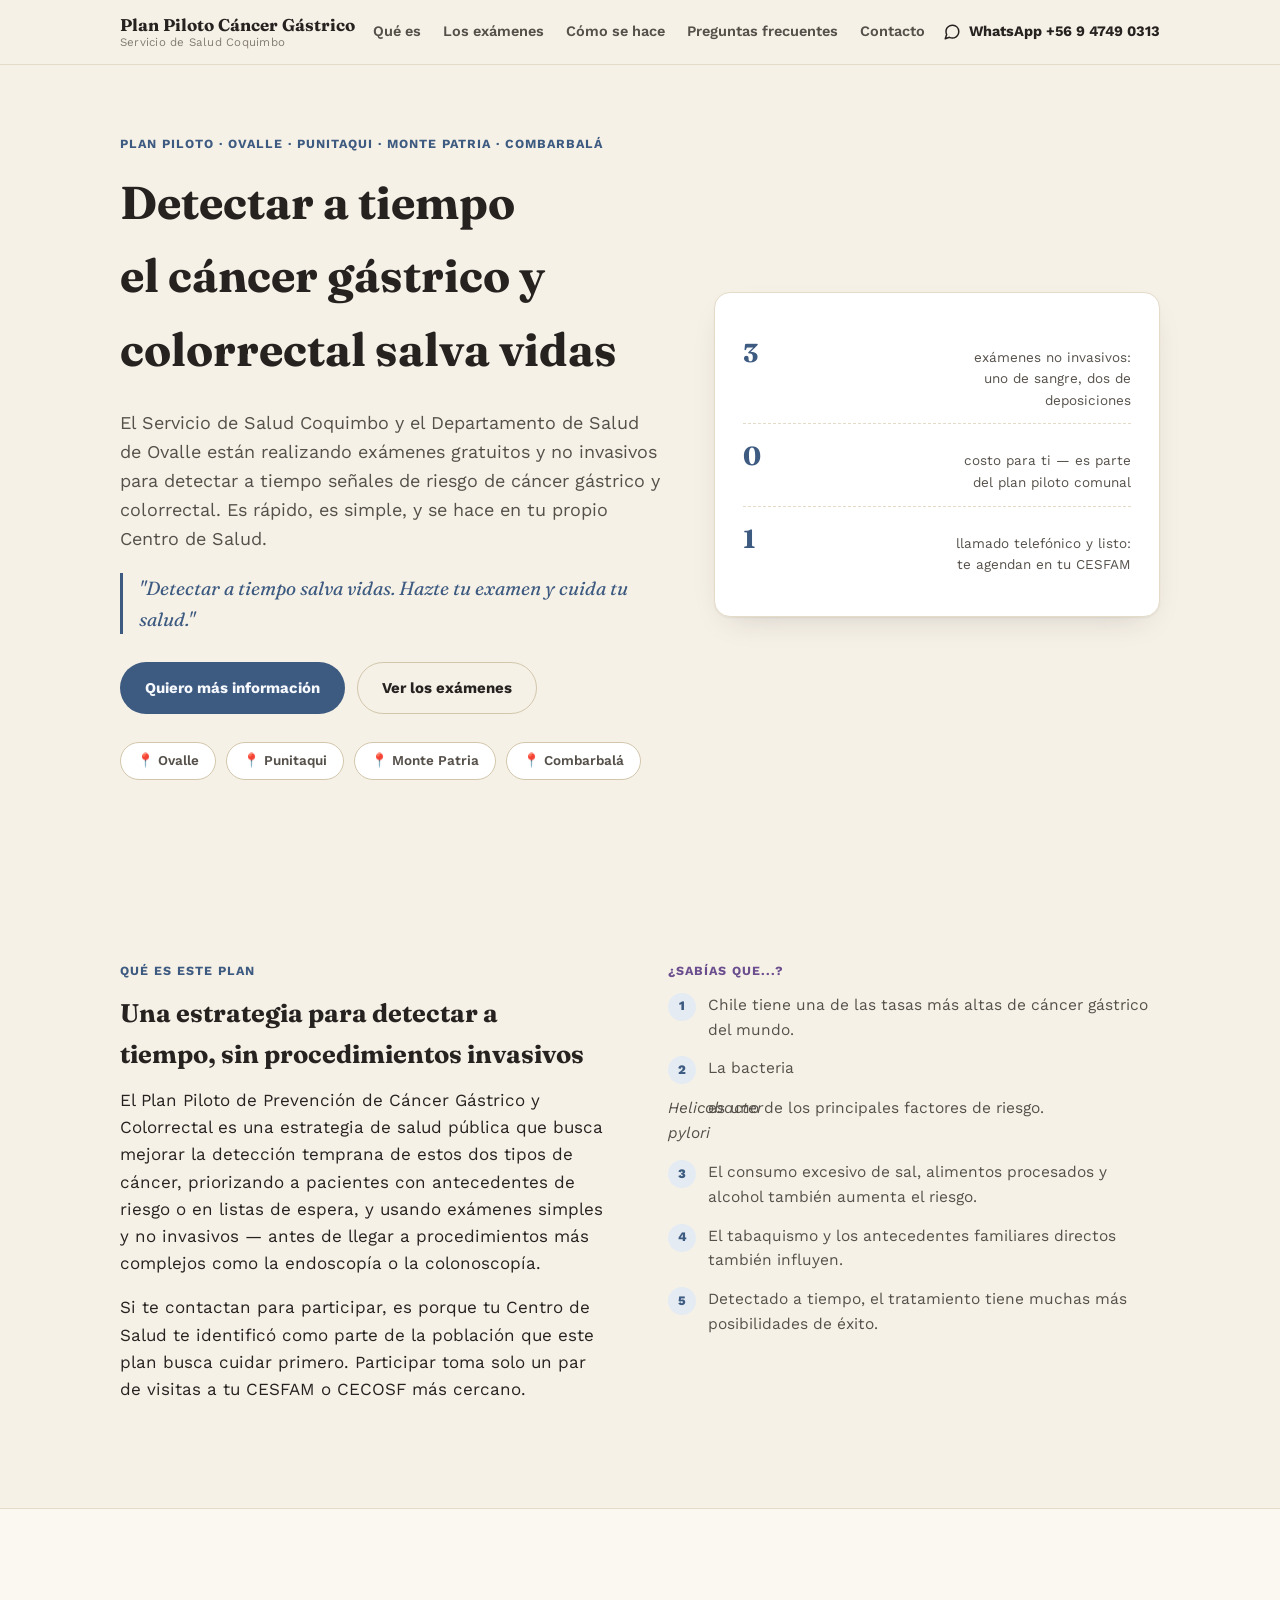
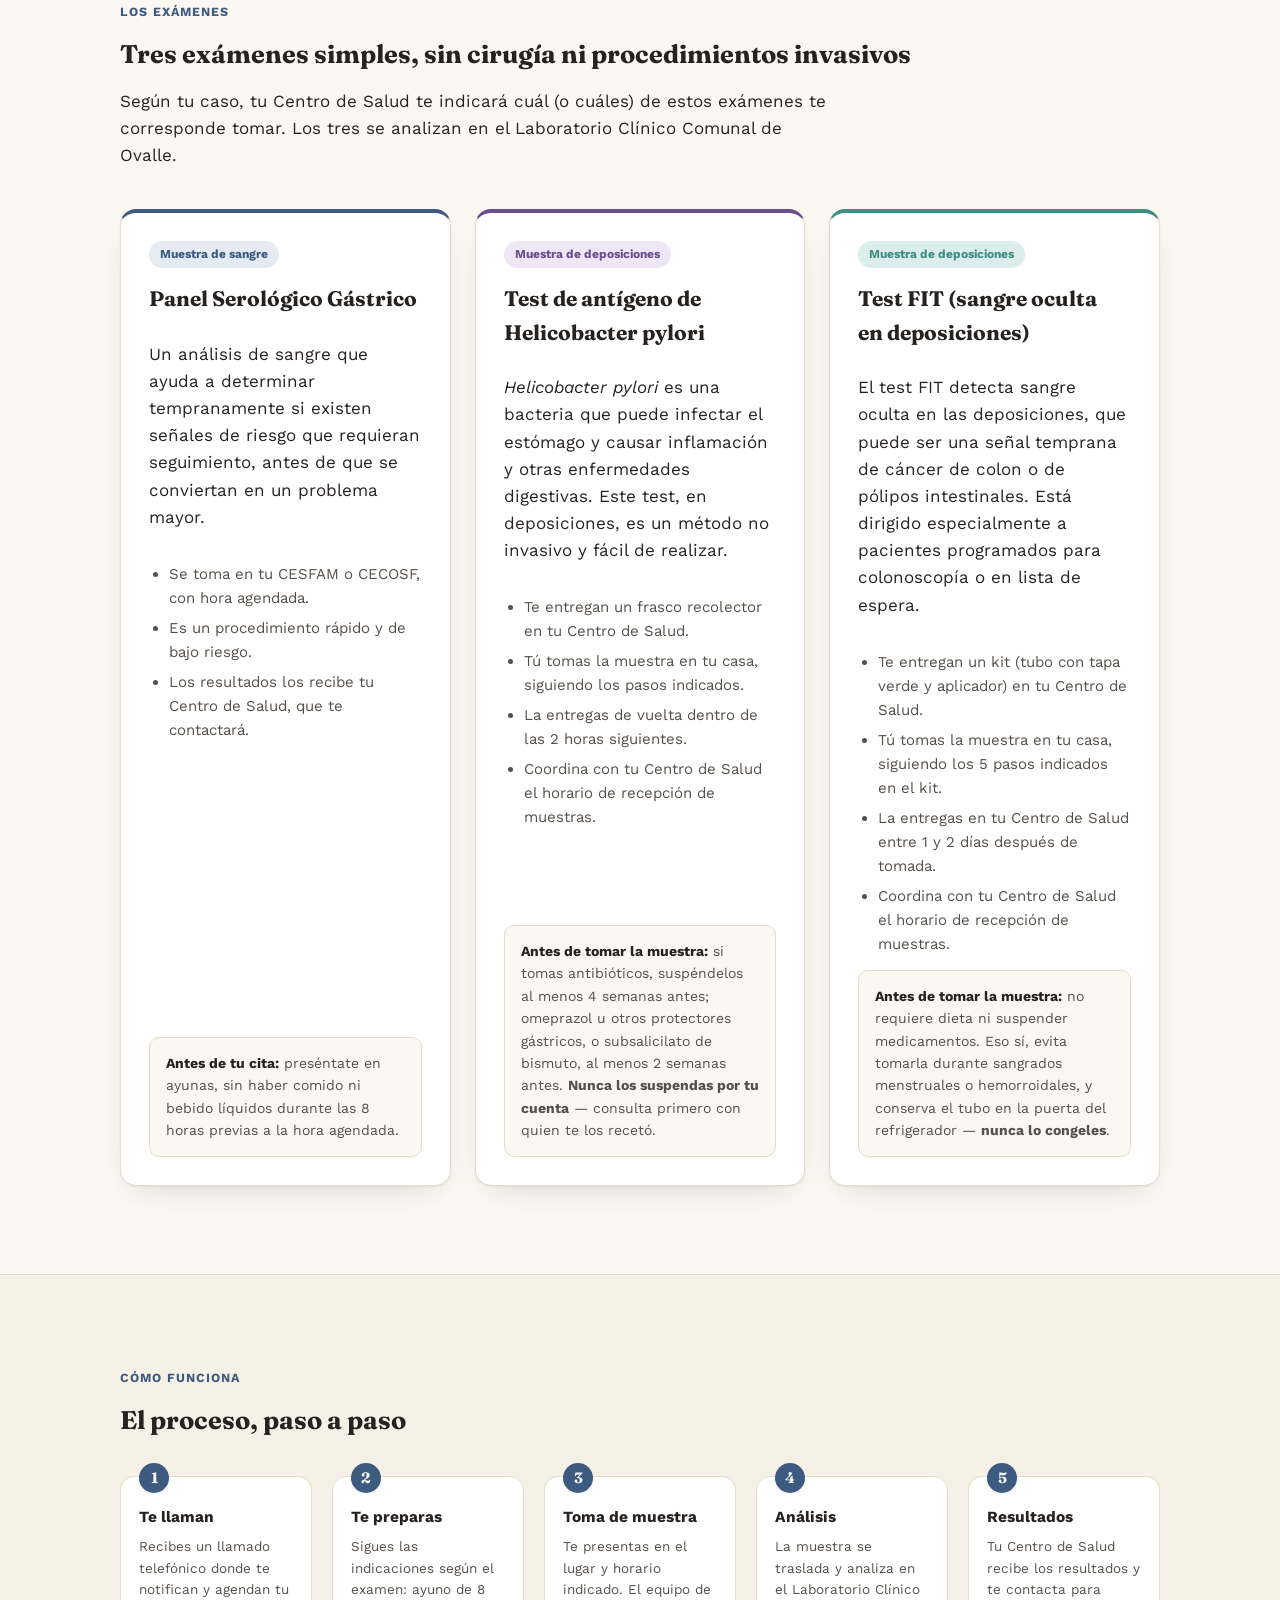
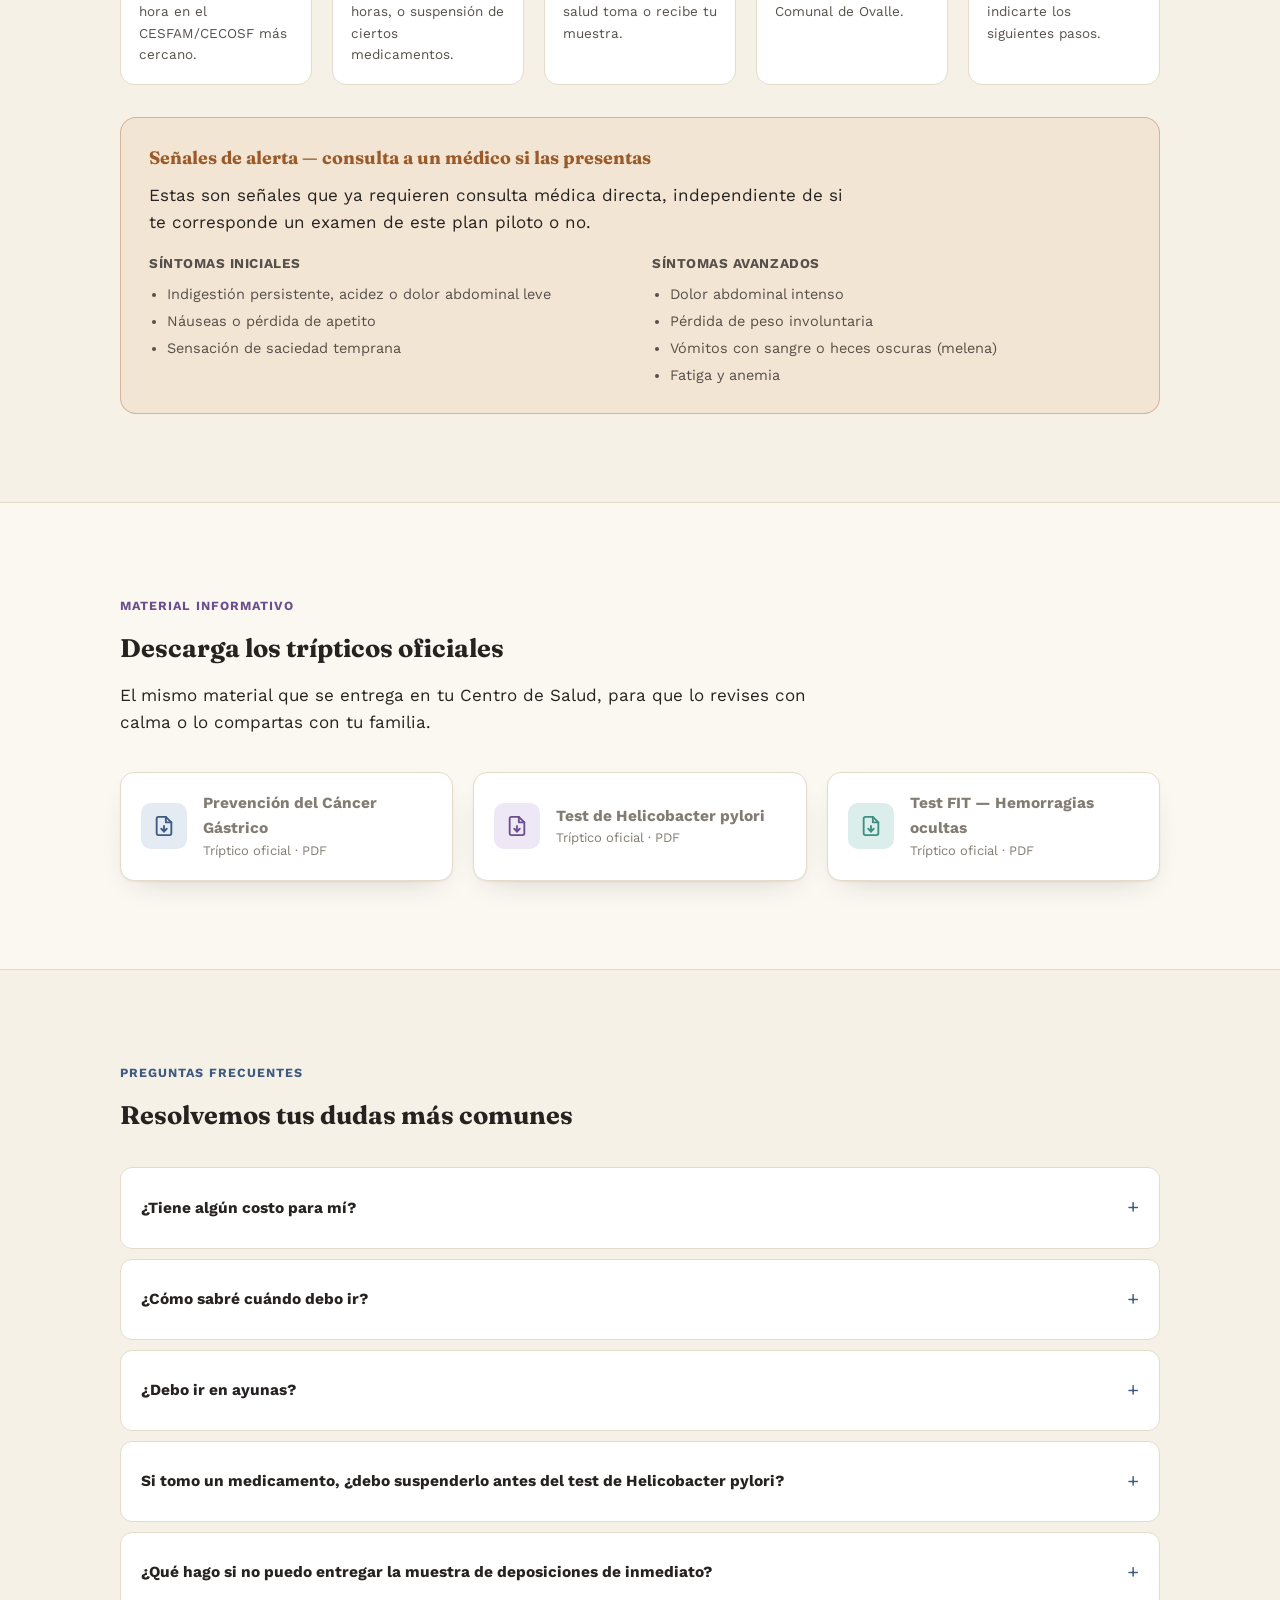
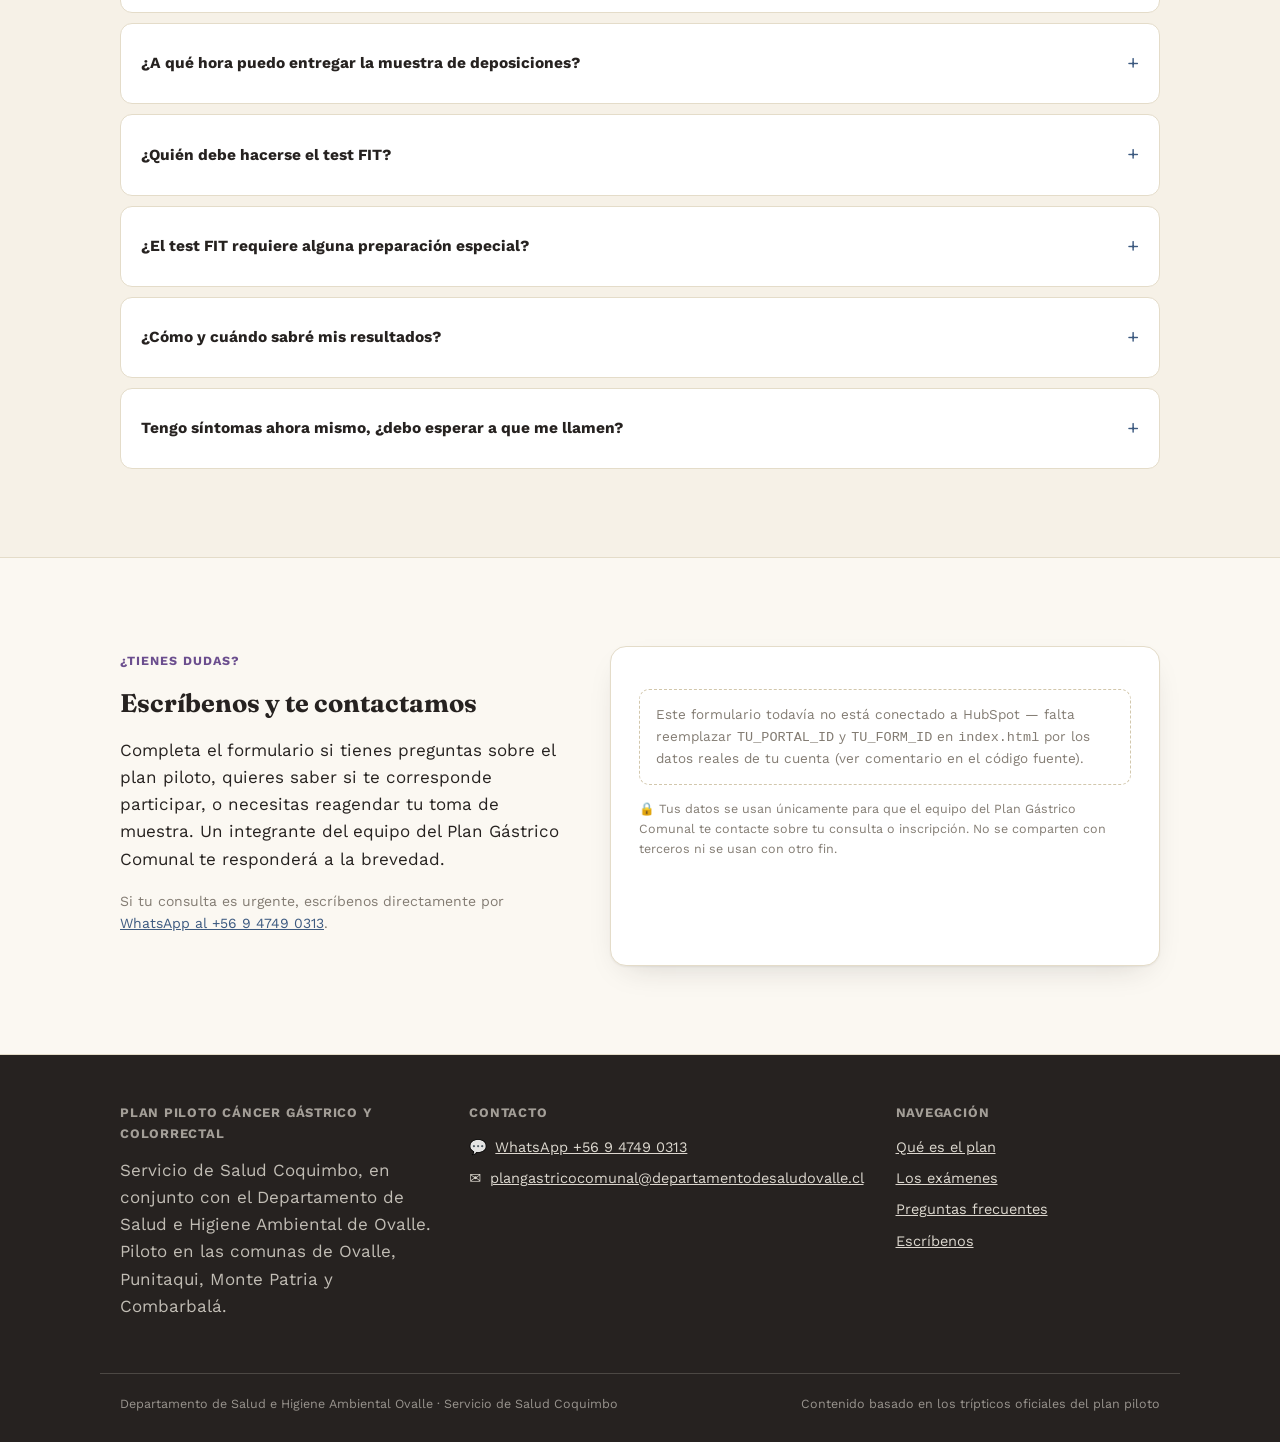
==== index.html @ f307c7bc "Vista previa al compartir, WhatsApp en vez de teléfono, Ovalle como comuna piloto, y detalle de priv" ====
<!DOCTYPE html>
<html lang="es">
<head>
<meta charset="UTF-8">
<meta name="viewport" content="width=device-width, initial-scale=1">
<title>Plan Piloto Cáncer Gástrico y Colorrectal</title>
<meta name="description" content="Plan Piloto de Prevención de Cáncer Gástrico y Colorrectal — Servicio de Salud Coquimbo. Infórmate sobre los exámenes, cómo prepararte y resuelve tus dudas.">

<!-- No queremos que el sitio aparezca en buscadores por ahora (difusión solo
     por link directo/WhatsApp) -->
<meta name="robots" content="noindex, nofollow">

<!-- Vista previa al compartir el link (WhatsApp, Facebook, etc.) -->
<meta property="og:type" content="website">
<meta property="og:locale" content="es_CL">
<meta property="og:url" content="https://xergio1625.github.io/plan-gastrico-landing/">
<meta property="og:site_name" content="Plan Piloto Cáncer Gástrico y Colorrectal">
<meta property="og:title" content="Plan Piloto Cáncer Gástrico y Colorrectal">
<meta property="og:description" content="Exámenes gratuitos y no invasivos para detectar a tiempo el cáncer gástrico y colorrectal. Infórmate, agenda y resuelve tus dudas.">
<meta property="og:image" content="https://xergio1625.github.io/plan-gastrico-landing/assets/og-image.png">
<meta property="og:image:width" content="1200">
<meta property="og:image:height" content="630">
<meta name="twitter:card" content="summary_large_image">
<meta name="twitter:title" content="Plan Piloto Cáncer Gástrico y Colorrectal">
<meta name="twitter:description" content="Exámenes gratuitos y no invasivos para detectar a tiempo el cáncer gástrico y colorrectal.">
<meta name="twitter:image" content="https://xergio1625.github.io/plan-gastrico-landing/assets/og-image.png">

<link rel="icon" href="data:,">
<link rel="preconnect" href="https://fonts.googleapis.com">
<link rel="preconnect" href="https://fonts.gstatic.com" crossorigin>
<link href="https://fonts.googleapis.com/css2?family=Fraunces:ital,opsz,wght@0,9..144,500;0,9..144,600;0,9..144,700;1,9..144,500&family=Work+Sans:wght@400;500;600;700&display=swap" rel="stylesheet">
<link rel="stylesheet" href="css/styles.css">

<!-- ============================================================================
     Google Analytics 4
     TODO: reemplaza G-XXXXXXXXXX por tu Measurement ID real de GA4
     (Admin > Flujos de datos > tu flujo web > Measurement ID, en analytics.google.com)
     ============================================================================ -->
<script async src="https://www.googletagmanager.com/gtag/js?id=G-XXXXXXXXXX"></script>
<script>
  window.dataLayer = window.dataLayer || [];
  function gtag(){dataLayer.push(arguments);}
  gtag('js', new Date());
  gtag('config', 'G-XXXXXXXXXX');
</script>
</head>
<body>
<a class="skip-link" href="#contenido">Saltar al contenido</a>

<header class="site">
  <div class="container nav-row">
    <div class="brand">
      <strong>Plan Piloto Cáncer Gástrico</strong>
      <span>Servicio de Salud Coquimbo</span>
    </div>
    <nav class="links" aria-label="Navegación principal">
      <a href="#que-es">Qué es</a>
      <a href="#examenes">Los exámenes</a>
      <a href="#proceso">Cómo se hace</a>
      <a href="#preguntas">Preguntas frecuentes</a>
      <a href="#contacto">Contacto</a>
    </nav>
    <a class="nav-phone" href="https://wa.me/56947490313" target="_blank" rel="noopener">
      <svg width="18" height="18" viewBox="0 0 24 24" fill="none" stroke="currentColor" stroke-width="2" stroke-linecap="round" stroke-linejoin="round"><path d="M21 11.5a8.38 8.38 0 0 1-.9 3.8 8.5 8.5 0 0 1-7.6 4.7 8.38 8.38 0 0 1-3.8-.9L3 21l1.9-5.7a8.38 8.38 0 0 1-.9-3.8 8.5 8.5 0 0 1 4.7-7.6 8.38 8.38 0 0 1 3.8-.9h.5a8.48 8.48 0 0 1 8 8v.5z"/></svg>
      WhatsApp +56 9 4749 0313
    </a>
  </div>
</header>

<main id="contenido">

  <!-- ================= HERO ================= -->
  <section class="hero">
    <div class="container hero-grid">
      <div>
        <p class="eyebrow blue">Plan piloto · Ovalle · Punitaqui · Monte Patria · Combarbalá</p>
        <h1>Detectar a tiempo el cáncer gástrico y colorrectal salva vidas</h1>
        <p class="lede">El Servicio de Salud Coquimbo y el Departamento de Salud de Ovalle están
          realizando exámenes gratuitos y no invasivos para detectar a tiempo señales de riesgo de
          cáncer gástrico y colorrectal. Es rápido, es simple, y se hace en tu propio Centro de Salud.</p>
        <p class="hero-quote">"Detectar a tiempo salva vidas. Hazte tu examen y cuida tu salud."</p>
        <div class="hero-actions">
          <a class="btn btn-primary" href="#inscripcion">Quiero más información</a>
          <a class="btn btn-ghost" href="#examenes">Ver los exámenes</a>
        </div>
        <div class="comunas-strip" aria-label="Comunas del plan piloto">
          <span class="comuna-chip">📍 Ovalle</span>
          <span class="comuna-chip">📍 Punitaqui</span>
          <span class="comuna-chip">📍 Monte Patria</span>
          <span class="comuna-chip">📍 Combarbalá</span>
        </div>
      </div>
      <div class="hero-art" role="note" aria-label="Datos clave">
        <div class="stat"><b>3</b><span>exámenes no invasivos: uno de sangre, dos de deposiciones</span></div>
        <div class="stat"><b>0</b><span>costo para ti — es parte del plan piloto comunal</span></div>
        <div class="stat"><b>1</b><span>llamado telefónico y listo: te agendan en tu CESFAM</span></div>
      </div>
    </div>
  </section>

  <!-- ================= QUÉ ES / POR QUÉ ================= -->
  <section id="que-es">
    <div class="container split">
      <div>
        <p class="eyebrow blue">Qué es este plan</p>
        <h2>Una estrategia para detectar a tiempo, sin procedimientos invasivos</h2>
        <p>El Plan Piloto de Prevención de Cáncer Gástrico y Colorrectal es una estrategia de salud
          pública que busca mejorar la detección temprana de estos dos tipos de cáncer, priorizando
          a pacientes con antecedentes de riesgo o en listas de espera, y usando exámenes simples y
          no invasivos — antes de llegar a procedimientos más complejos como la endoscopía o la
          colonoscopía.</p>
        <p>Si te contactan para participar, es porque tu Centro de Salud te identificó como parte de
          la población que este plan busca cuidar primero. Participar toma solo un par de visitas
          a tu CESFAM o CECOSF más cercano.</p>
      </div>
      <div>
        <p class="eyebrow violet">¿Sabías que...?</p>
        <ul class="fact-list">
          <li><span class="dot">1</span>Chile tiene una de las tasas más altas de cáncer gástrico del mundo.</li>
          <li><span class="dot">2</span>La bacteria <em>Helicobacter pylori</em> es uno de los principales factores de riesgo.</li>
          <li><span class="dot">3</span>El consumo excesivo de sal, alimentos procesados y alcohol también aumenta el riesgo.</li>
          <li><span class="dot">4</span>El tabaquismo y los antecedentes familiares directos también influyen.</li>
          <li><span class="dot">5</span>Detectado a tiempo, el tratamiento tiene muchas más posibilidades de éxito.</li>
        </ul>
      </div>
    </div>
  </section>

  <!-- ================= LOS EXÁMENES ================= -->
  <section id="examenes" style="background:var(--surface-tint); border-block:1px solid var(--line);">
    <div class="container">
      <p class="eyebrow blue">Los exámenes</p>
      <h2>Tres exámenes simples, sin cirugía ni procedimientos invasivos</h2>
      <p>Según tu caso, tu Centro de Salud te indicará cuál (o cuáles) de estos exámenes te
        corresponde tomar. Los tres se analizan en el Laboratorio Clínico Comunal de Ovalle.</p>

      <div class="exams-grid">
        <article class="exam-card blue">
          <span class="tag">Muestra de sangre</span>
          <h3>Panel Serológico Gástrico</h3>
          <p>Un análisis de sangre que ayuda a determinar tempranamente si existen señales de
            riesgo que requieran seguimiento, antes de que se conviertan en un problema mayor.</p>
          <ul>
            <li>Se toma en tu CESFAM o CECOSF, con hora agendada.</li>
            <li>Es un procedimiento rápido y de bajo riesgo.</li>
            <li>Los resultados los recibe tu Centro de Salud, que te contactará.</li>
          </ul>
          <div class="prep"><b>Antes de tu cita:</b> preséntate en ayunas, sin haber comido ni
            bebido líquidos durante las 8 horas previas a la hora agendada.</div>
        </article>

        <article class="exam-card violet">
          <span class="tag">Muestra de deposiciones</span>
          <h3>Test de antígeno de Helicobacter pylori</h3>
          <p><em>Helicobacter pylori</em> es una bacteria que puede infectar el estómago y causar
            inflamación y otras enfermedades digestivas. Este test, en deposiciones, es un método
            no invasivo y fácil de realizar.</p>
          <ul>
            <li>Te entregan un frasco recolector en tu Centro de Salud.</li>
            <li>Tú tomas la muestra en tu casa, siguiendo los pasos indicados.</li>
            <li>La entregas de vuelta dentro de las 2 horas siguientes.</li>
            <li>Coordina con tu Centro de Salud el horario de recepción de muestras.</li>
          </ul>
          <div class="prep"><b>Antes de tomar la muestra:</b> si tomas antibióticos, suspéndelos
            al menos 4 semanas antes; omeprazol u otros protectores gástricos, o subsalicilato de
            bismuto, al menos 2 semanas antes. <strong>Nunca los suspendas por tu cuenta</strong> —
            consulta primero con quien te los recetó.</div>
        </article>

        <article class="exam-card teal">
          <span class="tag">Muestra de deposiciones</span>
          <h3>Test FIT (sangre oculta en deposiciones)</h3>
          <p>El test FIT detecta sangre oculta en las deposiciones, que puede ser una señal temprana
            de cáncer de colon o de pólipos intestinales. Está dirigido especialmente a pacientes
            programados para colonoscopía o en lista de espera.</p>
          <ul>
            <li>Te entregan un kit (tubo con tapa verde y aplicador) en tu Centro de Salud.</li>
            <li>Tú tomas la muestra en tu casa, siguiendo los 5 pasos indicados en el kit.</li>
            <li>La entregas en tu Centro de Salud entre 1 y 2 días después de tomada.</li>
            <li>Coordina con tu Centro de Salud el horario de recepción de muestras.</li>
          </ul>
          <div class="prep"><b>Antes de tomar la muestra:</b> no requiere dieta ni suspender
            medicamentos. Eso sí, evita tomarla durante sangrados menstruales o hemorroidales, y
            conserva el tubo en la puerta del refrigerador — <strong>nunca lo congeles</strong>.</div>
        </article>
      </div>
    </div>
  </section>

  <!-- ================= PROCESO PASO A PASO ================= -->
  <section id="proceso">
    <div class="container">
      <p class="eyebrow blue">Cómo funciona</p>
      <h2>El proceso, paso a paso</h2>
      <div class="steps">
        <div class="step">
          <h4>Te llaman</h4>
          <p>Recibes un llamado telefónico donde te notifican y agendan tu hora en el CESFAM/CECOSF más cercano.</p>
        </div>
        <div class="step">
          <h4>Te preparas</h4>
          <p>Sigues las indicaciones según el examen: ayuno de 8 horas, o suspensión de ciertos medicamentos.</p>
        </div>
        <div class="step">
          <h4>Toma de muestra</h4>
          <p>Te presentas en el lugar y horario indicado. El equipo de salud toma o recibe tu muestra.</p>
        </div>
        <div class="step">
          <h4>Análisis</h4>
          <p>La muestra se traslada y analiza en el Laboratorio Clínico Comunal de Ovalle.</p>
        </div>
        <div class="step">
          <h4>Resultados</h4>
          <p>Tu Centro de Salud recibe los resultados y te contacta para indicarte los siguientes pasos.</p>
        </div>
      </div>

      <div class="alert-box">
        <h3>Señales de alerta — consulta a un médico si las presentas</h3>
        <p>Estas son señales que ya requieren consulta médica directa, independiente de si te
          corresponde un examen de este plan piloto o no.</p>
        <div class="symptoms-grid">
          <div>
            <h4>Síntomas iniciales</h4>
            <ul>
              <li>Indigestión persistente, acidez o dolor abdominal leve</li>
              <li>Náuseas o pérdida de apetito</li>
              <li>Sensación de saciedad temprana</li>
            </ul>
          </div>
          <div>
            <h4>Síntomas avanzados</h4>
            <ul>
              <li>Dolor abdominal intenso</li>
              <li>Pérdida de peso involuntaria</li>
              <li>Vómitos con sangre o heces oscuras (melena)</li>
              <li>Fatiga y anemia</li>
            </ul>
          </div>
        </div>
      </div>
    </div>
  </section>

  <!-- ================= DESCARGAS ================= -->
  <section style="background:var(--surface-tint); border-block:1px solid var(--line);">
    <div class="container">
      <p class="eyebrow violet">Material informativo</p>
      <h2>Descarga los trípticos oficiales</h2>
      <p>El mismo material que se entrega en tu Centro de Salud, para que lo revises con calma o
        lo compartas con tu familia.</p>
      <div class="downloads-grid">
        <a class="download-card blue" href="assets/triptico-prevencion-cancer-gastrico.pdf" download>
          <span class="ico" aria-hidden="true">
            <svg width="22" height="22" viewBox="0 0 24 24" fill="none" stroke="currentColor" stroke-width="2" stroke-linecap="round" stroke-linejoin="round"><path d="M14 2H6a2 2 0 0 0-2 2v16a2 2 0 0 0 2 2h12a2 2 0 0 0 2-2V8z"/><path d="M14 2v6h6"/><path d="M12 18v-6"/><path d="m9 15 3 3 3-3"/></svg>
          </span>
          <span><strong>Prevención del Cáncer Gástrico</strong><span>Tríptico oficial · PDF</span></span>
        </a>
        <a class="download-card violet" href="assets/triptico-helicobacter-pylori.pdf" download>
          <span class="ico" aria-hidden="true">
            <svg width="22" height="22" viewBox="0 0 24 24" fill="none" stroke="currentColor" stroke-width="2" stroke-linecap="round" stroke-linejoin="round"><path d="M14 2H6a2 2 0 0 0-2 2v16a2 2 0 0 0 2 2h12a2 2 0 0 0 2-2V8z"/><path d="M14 2v6h6"/><path d="M12 18v-6"/><path d="m9 15 3 3 3-3"/></svg>
          </span>
          <span><strong>Test de Helicobacter pylori</strong><span>Tríptico oficial · PDF</span></span>
        </a>
        <a class="download-card teal" href="assets/triptico-test-fit.pdf" download>
          <span class="ico" aria-hidden="true">
            <svg width="22" height="22" viewBox="0 0 24 24" fill="none" stroke="currentColor" stroke-width="2" stroke-linecap="round" stroke-linejoin="round"><path d="M14 2H6a2 2 0 0 0-2 2v16a2 2 0 0 0 2 2h12a2 2 0 0 0 2-2V8z"/><path d="M14 2v6h6"/><path d="M12 18v-6"/><path d="m9 15 3 3 3-3"/></svg>
          </span>
          <span><strong>Test FIT — Hemorragias ocultas</strong><span>Tríptico oficial · PDF</span></span>
        </a>
      </div>
    </div>
  </section>

  <!-- ================= FAQ ================= -->
  <section id="preguntas">
    <div class="container">
      <p class="eyebrow blue">Preguntas frecuentes</p>
      <h2>Resolvemos tus dudas más comunes</h2>
      <div class="faq">
        <details>
          <summary>¿Tiene algún costo para mí?</summary>
          <p>No. Los exámenes de este plan piloto son gratuitos para las y los pacientes de Ovalle,
            Punitaqui, Monte Patria y Combarbalá que sean contactados por su Centro de Salud.</p>
        </details>
        <details>
          <summary>¿Cómo sabré cuándo debo ir?</summary>
          <p>Recibirás un llamado telefónico de tu Centro de Salud, donde te notificarán y
            agendarán la hora para tu toma de muestra.</p>
        </details>
        <details>
          <summary>¿Debo ir en ayunas?</summary>
          <p>Solo para el Panel Serológico Gástrico (examen de sangre): sin alimentos ni líquidos
            durante las 8 horas previas a tu hora agendada. Los exámenes de deposiciones (test de
            Helicobacter pylori y test FIT) no requieren ayuno — el de H. pylori sí exige revisar si
            debes suspender algún medicamento (ver la tarjeta del examen más arriba).</p>
        </details>
        <details>
          <summary>Si tomo un medicamento, ¿debo suspenderlo antes del test de Helicobacter pylori?</summary>
          <p>Depende del medicamento: antibióticos (4 semanas antes), omeprazol/esomeprazol/
            pantoprazol/lanzoprazol o subsalicilato de bismuto (2 semanas antes). Si te lo recetó un
            médico, no lo suspendas por tu cuenta — consulta primero con quien te lo recetó, o
            espera a terminar tu tratamiento antes de tomar la muestra.</p>
        </details>
        <details>
          <summary>¿Qué hago si no puedo entregar la muestra de deposiciones de inmediato?</summary>
          <p>Depende del examen. Para el test de <strong>Helicobacter pylori</strong>: refrigérala
            hasta por 24 horas, idealmente entrégala dentro de las 2 horas siguientes a la toma. Para
            el <strong>test FIT</strong>: consérvala en la puerta del refrigerador y entrégala dentro
            de 1 a 2 días. En ambos casos, <strong>nunca la congeles</strong>.</p>
        </details>
        <details>
          <summary>¿A qué hora puedo entregar la muestra de deposiciones?</summary>
          <p>El horario de recepción de muestras de deposición (Helicobacter pylori y FIT) puede
            variar entre centros de salud. Coordina con tu CESFAM o CECOSF el horario exacto en el
            momento en que te entreguen el frasco o el kit, para no correr riesgo de que la muestra
            se eche a perder esperando a ser recibida.</p>
        </details>
        <details>
          <summary>¿Quién debe hacerse el test FIT?</summary>
          <p>El test FIT está dirigido especialmente a pacientes programados para colonoscopía o que
            están en lista de espera para ese procedimiento, contactados por el equipo del
            Departamento de Salud Municipal. Detecta sangre oculta en las deposiciones, una señal
            temprana de cáncer de colon o de pólipos intestinales.</p>
        </details>
        <details>
          <summary>¿El test FIT requiere alguna preparación especial?</summary>
          <p>No requiere dieta ni suspender medicamentos. Solo evita tomar la muestra durante
            sangrados menstruales o hemorroidales, ya que pueden alterar el resultado.</p>
        </details>
        <details>
          <summary>¿Cómo y cuándo sabré mis resultados?</summary>
          <p>Los resultados se envían a tu Centro de Salud. El equipo de salud se contactará
            contigo para indicarte las acciones a seguir, según corresponda.</p>
        </details>
        <details>
          <summary>Tengo síntomas ahora mismo, ¿debo esperar a que me llamen?</summary>
          <p>No. Si presentas alguna de las señales de alerta indicadas más arriba (especialmente
            las avanzadas), consulta a un médico directamente en tu Centro de Salud, sin esperar el
            llamado de este plan piloto.</p>
        </details>
      </div>
    </div>
  </section>

  <!-- ================= FORMULARIO ================= -->
  <section id="inscripcion" class="form-section">
    <div class="container form-wrap">
      <div>
        <p class="eyebrow violet">¿Tienes dudas?</p>
        <h2>Escríbenos y te contactamos</h2>
        <p>Completa el formulario si tienes preguntas sobre el plan piloto, quieres saber si te
          corresponde participar, o necesitas reagendar tu toma de muestra. Un integrante del
          equipo del Plan Gástrico Comunal te responderá a la brevedad.</p>
        <p style="color:var(--ink-faint); font-size:14px;">Si tu consulta es urgente, escríbenos
          directamente por <a href="https://wa.me/56947490313" target="_blank" rel="noopener">WhatsApp al +56 9 4749 0313</a>.</p>
      </div>
      <div class="form-card">
        <!-- ====================================================================
             Formulario de HubSpot
             TODO: reemplaza TU_PORTAL_ID y TU_FORM_ID por los datos reales de tu
             cuenta de HubSpot (Marketing > Formularios > [tu formulario] >
             Compartir > Insertar código > "ID de la región/portal" y "ID del
             formulario"). La región ("na1") también puede variar según tu
             cuenta — revísala en el mismo panel de HubSpot.
             ==================================================================== -->
        <div id="hubspot-form-container"></div>
        <script src="https://js.hsforms.net/forms/embed/TU_PORTAL_ID.js" defer></script>
        <script>
          window.addEventListener('DOMContentLoaded', function () {
            if (window.hbspt) {
              hbspt.forms.create({
                region: "na1",
                portalId: "TU_PORTAL_ID",
                formId: "TU_FORM_ID",
                target: "#hubspot-form-container"
              });
            }
          });
        </script>
        <p class="form-fallback-note">Este formulario todavía no está conectado a HubSpot — falta
          reemplazar <code>TU_PORTAL_ID</code> y <code>TU_FORM_ID</code> en <code>index.html</code>
          por los datos reales de tu cuenta (ver comentario en el código fuente).</p>
        <p style="font-size:12.5px; color:var(--ink-faint); margin-top:14px;">🔒 Tus datos se usan
          únicamente para que el equipo del Plan Gástrico Comunal te contacte sobre tu consulta o
          inscripción. No se comparten con terceros ni se usan con otro fin.</p>
      </div>
    </div>
  </section>

</main>

<footer class="site" id="contacto">
  <div class="container footer-grid">
    <div>
      <h4>Plan Piloto Cáncer Gástrico y Colorrectal</h4>
      <p style="color:inherit; max-width:38ch; opacity:.85;">Servicio de Salud Coquimbo, en
        conjunto con el Departamento de Salud e Higiene Ambiental de Ovalle. Piloto en las comunas
        de Ovalle, Punitaqui, Monte Patria y Combarbalá.</p>
    </div>
    <div>
      <h4>Contacto</h4>
      <div class="contact-line">💬 <a href="https://wa.me/56947490313" target="_blank" rel="noopener">WhatsApp +56 9 4749 0313</a></div>
      <div class="contact-line">✉️ <a href="mailto:plangastricocomunal@departamentodesaludovalle.cl">plangastricocomunal@departamentodesaludovalle.cl</a></div>
    </div>
    <div>
      <h4>Navegación</h4>
      <div class="contact-line"><a href="#que-es">Qué es el plan</a></div>
      <div class="contact-line"><a href="#examenes">Los exámenes</a></div>
      <div class="contact-line"><a href="#preguntas">Preguntas frecuentes</a></div>
      <div class="contact-line"><a href="#inscripcion">Escríbenos</a></div>
    </div>
  </div>
  <div class="container footer-bottom">
    <span>Departamento de Salud e Higiene Ambiental Ovalle · Servicio de Salud Coquimbo</span>
    <span>Contenido basado en los trípticos oficiales del plan piloto</span>
  </div>
</footer>

<script src="js/main.js"></script>
</body>
</html>
---- css/styles.css ----
/* ============================================================================
   Plan Piloto Cáncer Gástrico y Colorrectal — Landing page de pacientes
   Servicio de Salud Coquimbo · Departamento de Salud e Higiene Ambiental Ovalle
   ============================================================================ */

:root {
  --ink: #262220;
  --ink-soft: #55504A;
  --ink-faint: #837C73;
  --bg: #F6F1E7;
  --surface: #FFFFFF;
  --surface-tint: #FBF8F2;
  --line: #E4DCC9;
  --line-strong: #D2C7AC;

  --blue: #3D5A80;
  --blue-ink: #F5F8FC;
  --blue-soft: #E4EBF3;
  --blue-line: #C4D2E3;

  --violet: #6B4E8E;
  --violet-ink: #FAF7FD;
  --violet-soft: #EEE7F5;
  --violet-line: #D7C9E7;

  --teal: #3F8E82;
  --teal-ink: #F3FBFA;
  --teal-soft: #DCEEEB;
  --teal-line: #B9DAD3;

  --warn: #9A5B2A;
  --warn-soft: #F3E5D4;

  --shadow: 0 1px 2px rgba(38, 34, 32, .06), 0 12px 32px -16px rgba(38, 34, 32, .22);
  --radius: 16px;
}

@media (prefers-color-scheme: dark) {
  :root:not([data-theme="light"]) {
    --ink: #ECE7DD;
    --ink-soft: #C7C0B4;
    --ink-faint: #968E80;
    --bg: #1B1712;
    --surface: #241F19;
    --surface-tint: #2A241D;
    --line: #3A342B;
    --line-strong: #4A4235;

    --blue: #8FADD4;
    --blue-ink: #101823;
    --blue-soft: #23324A;
    --blue-line: #3C4F6C;

    --violet: #C3AAE6;
    --violet-ink: #1A1424;
    --violet-soft: #362A47;
    --violet-line: #4E3D64;

    --teal: #7FC4B8;
    --teal-ink: #0F2622;
    --teal-soft: #1E3A35;
    --teal-line: #33564E;

    --warn: #E0A468;
    --warn-soft: #3A2C1C;

    --shadow: 0 1px 2px rgba(0,0,0,.4), 0 16px 40px -20px rgba(0,0,0,.7);
  }
}
:root[data-theme="dark"] {
  --ink: #ECE7DD; --ink-soft: #C7C0B4; --ink-faint: #968E80;
  --bg: #1B1712; --surface: #241F19; --surface-tint: #2A241D;
  --line: #3A342B; --line-strong: #4A4235;
  --blue: #8FADD4; --blue-ink: #101823; --blue-soft: #23324A; --blue-line: #3C4F6C;
  --violet: #C3AAE6; --violet-ink: #1A1424; --violet-soft: #362A47; --violet-line: #4E3D64;
  --teal: #7FC4B8; --teal-ink: #0F2622; --teal-soft: #1E3A35; --teal-line: #33564E;
  --warn: #E0A468; --warn-soft: #3A2C1C;
  --shadow: 0 1px 2px rgba(0,0,0,.4), 0 16px 40px -20px rgba(0,0,0,.7);
}

* { box-sizing: border-box; }
html { scroll-behavior: smooth; }
body {
  margin: 0;
  background: var(--bg);
  color: var(--ink);
  font-family: 'Work Sans', system-ui, sans-serif;
  font-size: 17px;
  line-height: 1.6;
  -webkit-font-smoothing: antialiased;
}
img { max-width: 100%; display: block; }
h1, h2, h3 { font-family: 'Fraunces', Georgia, serif; text-wrap: balance; margin: 0 0 .5em; color: var(--ink); }
p { margin: 0 0 1em; max-width: 65ch; }
a { color: var(--blue); }
[hidden] { display: none !important; }

.container {
  max-width: 1080px;
  margin: 0 auto;
  padding-inline: 20px;
}
section { padding-block: 56px; }
@media (min-width: 760px) { section { padding-block: 88px; } }

.eyebrow {
  display: inline-block;
  font-size: 12.5px;
  font-weight: 700;
  letter-spacing: .08em;
  text-transform: uppercase;
  margin: 0 0 12px;
}
.eyebrow.blue { color: var(--blue); }
.eyebrow.violet { color: var(--violet); }

/* ---- Header / nav ---- */
header.site {
  position: sticky;
  top: 0;
  z-index: 40;
  background: color-mix(in srgb, var(--bg) 92%, transparent);
  backdrop-filter: blur(8px);
  border-bottom: 1px solid var(--line);
}
.nav-row {
  display: flex;
  align-items: center;
  justify-content: space-between;
  gap: 16px;
  padding-block: 14px;
}
.brand {
  display: flex;
  flex-direction: column;
  line-height: 1.25;
}
.brand strong { font-family: 'Fraunces', serif; font-size: 17px; }
.brand span { font-size: 11.5px; color: var(--ink-faint); letter-spacing: .02em; }
nav.links {
  display: none;
  gap: 22px;
  font-size: 14.5px;
  font-weight: 600;
}
nav.links a { color: var(--ink-soft); text-decoration: none; }
nav.links a:hover { color: var(--blue); }
@media (min-width: 860px) { nav.links { display: flex; } }
.nav-phone {
  display: flex;
  align-items: center;
  gap: 8px;
  font-weight: 700;
  font-size: 14.5px;
  color: var(--ink);
  text-decoration: none;
  white-space: nowrap;
}
.nav-phone svg { flex-shrink: 0; }

/* ---- Buttons ---- */
.btn {
  display: inline-flex;
  align-items: center;
  gap: 8px;
  font: inherit;
  font-weight: 700;
  font-size: 15px;
  padding: 13px 24px;
  border-radius: 100px;
  border: 1px solid transparent;
  cursor: pointer;
  text-decoration: none;
  transition: transform .12s ease;
}
.btn:active { transform: scale(.98); }
.btn-primary { background: var(--blue); color: var(--blue-ink); }
.btn-ghost { background: transparent; color: var(--ink); border-color: var(--line-strong); }
.btn-violet { background: var(--violet); color: var(--violet-ink); }
.btn-outline-blue { background: var(--blue-soft); color: var(--blue); border-color: var(--blue-line); }
.btn-outline-violet { background: var(--violet-soft); color: var(--violet); border-color: var(--violet-line); }

/* ---- Hero ---- */
.hero { padding-top: 64px; }
.hero-grid {
  display: grid;
  gap: 36px;
  align-items: center;
}
@media (min-width: 860px) { .hero-grid { grid-template-columns: 1.1fr .9fr; gap: 48px; } }
.hero h1 { font-size: clamp(30px, 4.6vw, 46px); }
.hero .lede { font-size: 18px; color: var(--ink-soft); max-width: 52ch; }
.hero-quote {
  font-family: 'Fraunces', serif;
  font-style: italic;
  font-size: 19px;
  color: var(--blue);
  border-left: 3px solid var(--blue);
  padding-left: 16px;
  margin: 20px 0 28px;
}
.hero-actions { display: flex; flex-wrap: wrap; gap: 12px; }
.hero-art {
  background: var(--surface);
  border: 1px solid var(--line);
  border-radius: var(--radius);
  box-shadow: var(--shadow);
  padding: 28px;
}
.hero-art .stat { display: flex; justify-content: space-between; align-items: baseline; padding-block: 12px; border-bottom: 1px dashed var(--line); }
.hero-art .stat:last-child { border-bottom: none; }
.hero-art .stat b { font-family: 'Fraunces', serif; font-size: 26px; color: var(--blue); }
.hero-art .stat span { font-size: 13.5px; color: var(--ink-soft); max-width: 22ch; text-align: right; }

/* ---- Comunas strip ---- */
.comunas-strip {
  display: flex;
  flex-wrap: wrap;
  gap: 10px;
  margin-top: 28px;
}
.comuna-chip {
  background: var(--surface);
  border: 1px solid var(--line-strong);
  border-radius: 100px;
  padding: 7px 16px;
  font-size: 13.5px;
  font-weight: 600;
  color: var(--ink-soft);
}

/* ---- Qué es / Por qué ---- */
.split {
  display: grid;
  gap: 40px;
}
@media (min-width: 860px) { .split { grid-template-columns: 1fr 1fr; gap: 56px; } }
.fact-list { list-style: none; margin: 0; padding: 0; display: grid; gap: 14px; }
.fact-list li {
  display: grid;
  grid-template-columns: 28px 1fr;
  gap: 12px;
  align-items: start;
  font-size: 15.5px;
  color: var(--ink-soft);
}
.fact-list .dot {
  width: 28px; height: 28px; border-radius: 50%;
  background: var(--blue-soft); color: var(--blue);
  display: flex; align-items: center; justify-content: center;
  font-weight: 800; font-size: 13px; flex-shrink: 0;
}

/* ---- Exam cards ---- */
.exams-grid {
  display: grid;
  gap: 24px;
  margin-top: 40px;
}
@media (min-width: 640px) { .exams-grid { grid-template-columns: repeat(auto-fit, minmax(260px, 1fr)); } }
.exam-card {
  background: var(--surface);
  border: 1px solid var(--line);
  border-radius: var(--radius);
  box-shadow: var(--shadow);
  padding: 28px;
  display: flex;
  flex-direction: column;
  gap: 14px;
}
.exam-card.blue { border-top: 4px solid var(--blue); }
.exam-card.violet { border-top: 4px solid var(--violet); }
.exam-card.teal { border-top: 4px solid var(--teal); }
.exam-card h3 { font-size: 21px; }
.exam-card .tag {
  align-self: flex-start;
  font-size: 12px; font-weight: 700; padding: 4px 11px; border-radius: 100px;
}
.exam-card.blue .tag { background: var(--blue-soft); color: var(--blue); }
.exam-card.violet .tag { background: var(--violet-soft); color: var(--violet); }
.exam-card.teal .tag { background: var(--teal-soft); color: var(--teal); }
.exam-card ul { margin: 0; padding-left: 20px; font-size: 15px; color: var(--ink-soft); display: grid; gap: 6px; }
.exam-card .prep {
  margin-top: auto;
  background: var(--surface-tint);
  border: 1px solid var(--line);
  border-radius: 10px;
  padding: 14px 16px;
  font-size: 14px;
  color: var(--ink-soft);
}
.exam-card .prep b { color: var(--ink); }

/* ---- Steps ---- */
.steps {
  counter-reset: step;
  display: grid;
  gap: 20px;
  margin-top: 36px;
}
@media (min-width: 700px) { .steps { grid-template-columns: repeat(5, 1fr); } }
.step {
  position: relative;
  background: var(--surface);
  border: 1px solid var(--line);
  border-radius: 14px;
  padding: 22px 18px 18px;
}
.step::before {
  counter-increment: step;
  content: counter(step);
  position: absolute; top: -14px; left: 18px;
  width: 30px; height: 30px; border-radius: 50%;
  background: var(--blue); color: var(--blue-ink);
  display: flex; align-items: center; justify-content: center;
  font-family: 'Fraunces', serif; font-weight: 700; font-size: 15px;
  box-shadow: var(--shadow);
}
.step h4 { font-size: 15.5px; margin: 6px 0 6px; }
.step p { font-size: 13.5px; color: var(--ink-soft); margin: 0; }

/* ---- Alert / síntomas ---- */
.alert-box {
  background: var(--warn-soft);
  border: 1px solid color-mix(in srgb, var(--warn) 35%, transparent);
  border-radius: var(--radius);
  padding: 26px 28px;
  margin-top: 32px;
}
.alert-box h3 { color: var(--warn); font-size: 18px; }
.symptoms-grid { display: grid; gap: 24px; margin-top: 12px; }
@media (min-width: 700px) { .symptoms-grid { grid-template-columns: 1fr 1fr; } }
.symptoms-grid h4 { font-size: 13.5px; text-transform: uppercase; letter-spacing: .04em; color: var(--ink-soft); margin: 0 0 8px; }
.symptoms-grid ul { margin: 0; padding-left: 18px; font-size: 14.5px; color: var(--ink-soft); display: grid; gap: 4px; }

/* ---- Downloads ---- */
.downloads-grid { display: grid; gap: 20px; margin-top: 36px; }
@media (min-width: 640px) { .downloads-grid { grid-template-columns: repeat(auto-fit, minmax(240px, 1fr)); } }
.download-card {
  display: flex;
  align-items: center;
  gap: 16px;
  background: var(--surface);
  border: 1px solid var(--line);
  border-radius: 14px;
  padding: 18px 20px;
  text-decoration: none;
  color: var(--ink);
  box-shadow: var(--shadow);
}
.download-card .ico {
  width: 46px; height: 46px; border-radius: 10px;
  display: flex; align-items: center; justify-content: center;
  flex-shrink: 0;
}
.download-card.blue .ico { background: var(--blue-soft); color: var(--blue); }
.download-card.violet .ico { background: var(--violet-soft); color: var(--violet); }
.download-card.teal .ico { background: var(--teal-soft); color: var(--teal); }
.download-card strong { display: block; font-size: 15.5px; }
.download-card span { font-size: 13px; color: var(--ink-faint); }

/* ---- FAQ ---- */
.faq { display: grid; gap: 10px; margin-top: 32px; }
.faq details {
  background: var(--surface);
  border: 1px solid var(--line);
  border-radius: 12px;
  padding: 6px 20px;
}
.faq summary {
  cursor: pointer;
  font-weight: 700;
  font-size: 15.5px;
  padding: 16px 0;
  list-style: none;
  display: flex;
  justify-content: space-between;
  align-items: center;
  gap: 12px;
}
.faq summary::-webkit-details-marker { display: none; }
.faq summary::after {
  content: '+';
  font-family: 'Fraunces', serif;
  font-size: 22px;
  color: var(--blue);
  transition: transform .15s ease;
  flex-shrink: 0;
}
.faq details[open] summary::after { transform: rotate(45deg); }
.faq p { padding-bottom: 16px; margin: 0; color: var(--ink-soft); font-size: 15px; }

/* ---- Form section ---- */
.form-section { background: var(--surface-tint); border-top: 1px solid var(--line); border-bottom: 1px solid var(--line); }
.form-wrap {
  display: grid;
  gap: 40px;
}
@media (min-width: 860px) { .form-wrap { grid-template-columns: .9fr 1.1fr; } }
.form-card {
  background: var(--surface);
  border: 1px solid var(--line);
  border-radius: var(--radius);
  box-shadow: var(--shadow);
  padding: 28px;
  min-height: 320px;
}
#hubspot-form-container form { display: grid !important; gap: 14px !important; }
#hubspot-form-container label { font-size: 13.5px !important; font-weight: 600 !important; color: var(--ink) !important; }
#hubspot-form-container input,
#hubspot-form-container select,
#hubspot-form-container textarea {
  width: 100% !important;
  font: inherit !important;
  padding: 10px 12px !important;
  border: 1px solid var(--line-strong) !important;
  border-radius: 8px !important;
  background: var(--bg) !important;
  color: var(--ink) !important;
}
#hubspot-form-container .hs-button {
  background: var(--blue) !important;
  color: var(--blue-ink) !important;
  border: none !important;
  border-radius: 100px !important;
  padding: 12px 26px !important;
  font-weight: 700 !important;
  cursor: pointer !important;
}
.form-fallback-note {
  font-size: 13.5px;
  color: var(--ink-faint);
  border: 1px dashed var(--line-strong);
  border-radius: 10px;
  padding: 14px 16px;
  margin-top: 14px;
}

/* ---- Footer ---- */
footer.site {
  background: var(--ink);
  color: color-mix(in srgb, var(--bg) 88%, transparent);
  padding-block: 48px 28px;
}
footer.site a { color: inherit; }
.footer-grid {
  display: grid;
  gap: 32px;
}
@media (min-width: 700px) { .footer-grid { grid-template-columns: 1.2fr 1fr 1fr; } }
footer.site h4 { font-size: 13px; text-transform: uppercase; letter-spacing: .06em; color: color-mix(in srgb, var(--bg) 60%, transparent); margin: 0 0 12px; }
footer.site .contact-line { display: flex; align-items: center; gap: 8px; font-size: 14.5px; margin-bottom: 8px; }
.footer-bottom {
  margin-top: 36px;
  padding-top: 20px;
  border-top: 1px solid color-mix(in srgb, var(--bg) 18%, transparent);
  font-size: 12.5px;
  color: color-mix(in srgb, var(--bg) 55%, transparent);
  display: flex;
  flex-wrap: wrap;
  gap: 8px 20px;
  justify-content: space-between;
}

.skip-link {
  position: absolute; left: -999px; top: 0;
  background: var(--blue); color: var(--blue-ink);
  padding: 10px 16px; border-radius: 0 0 8px 0; z-index: 100;
}
.skip-link:focus { left: 0; }

:focus-visible { outline: 2px solid var(--blue); outline-offset: 2px; }

@media (prefers-reduced-motion: reduce) {
  html { scroll-behavior: auto; }
  * { transition: none !important; }
}
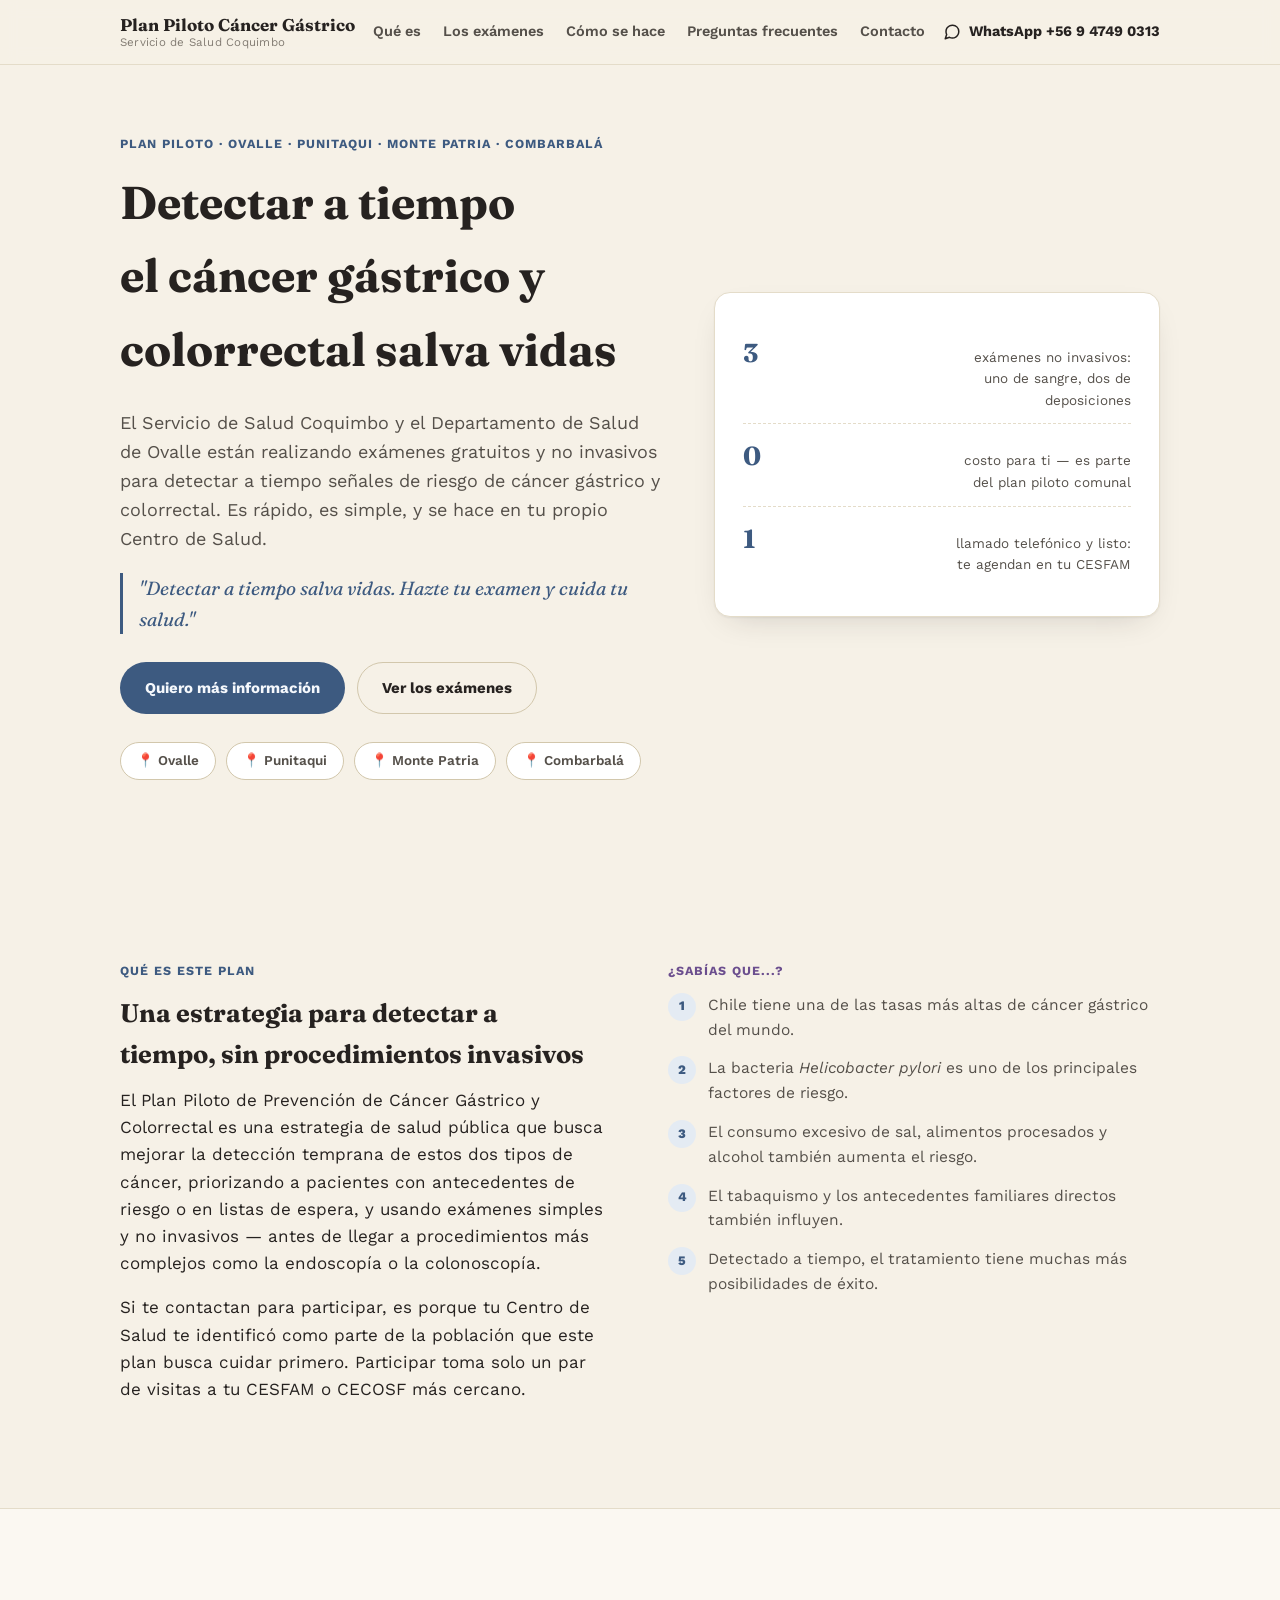
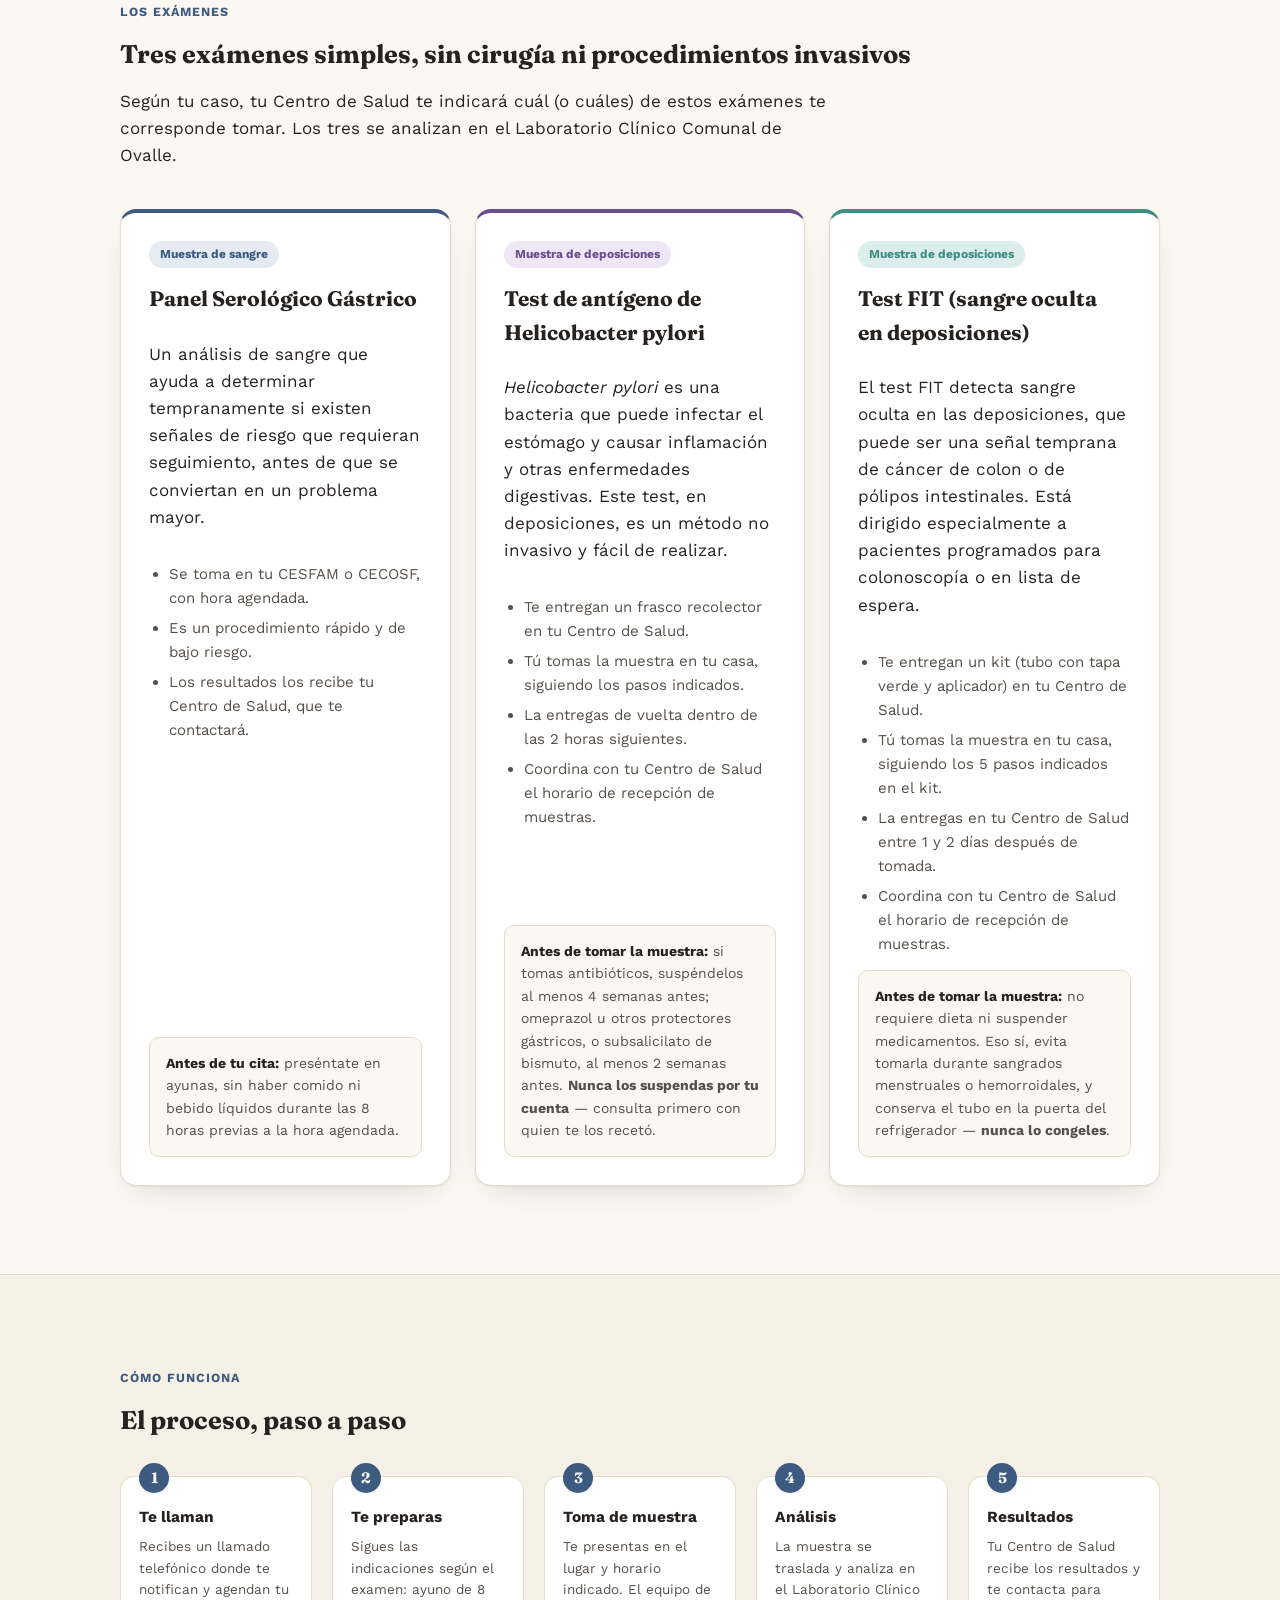
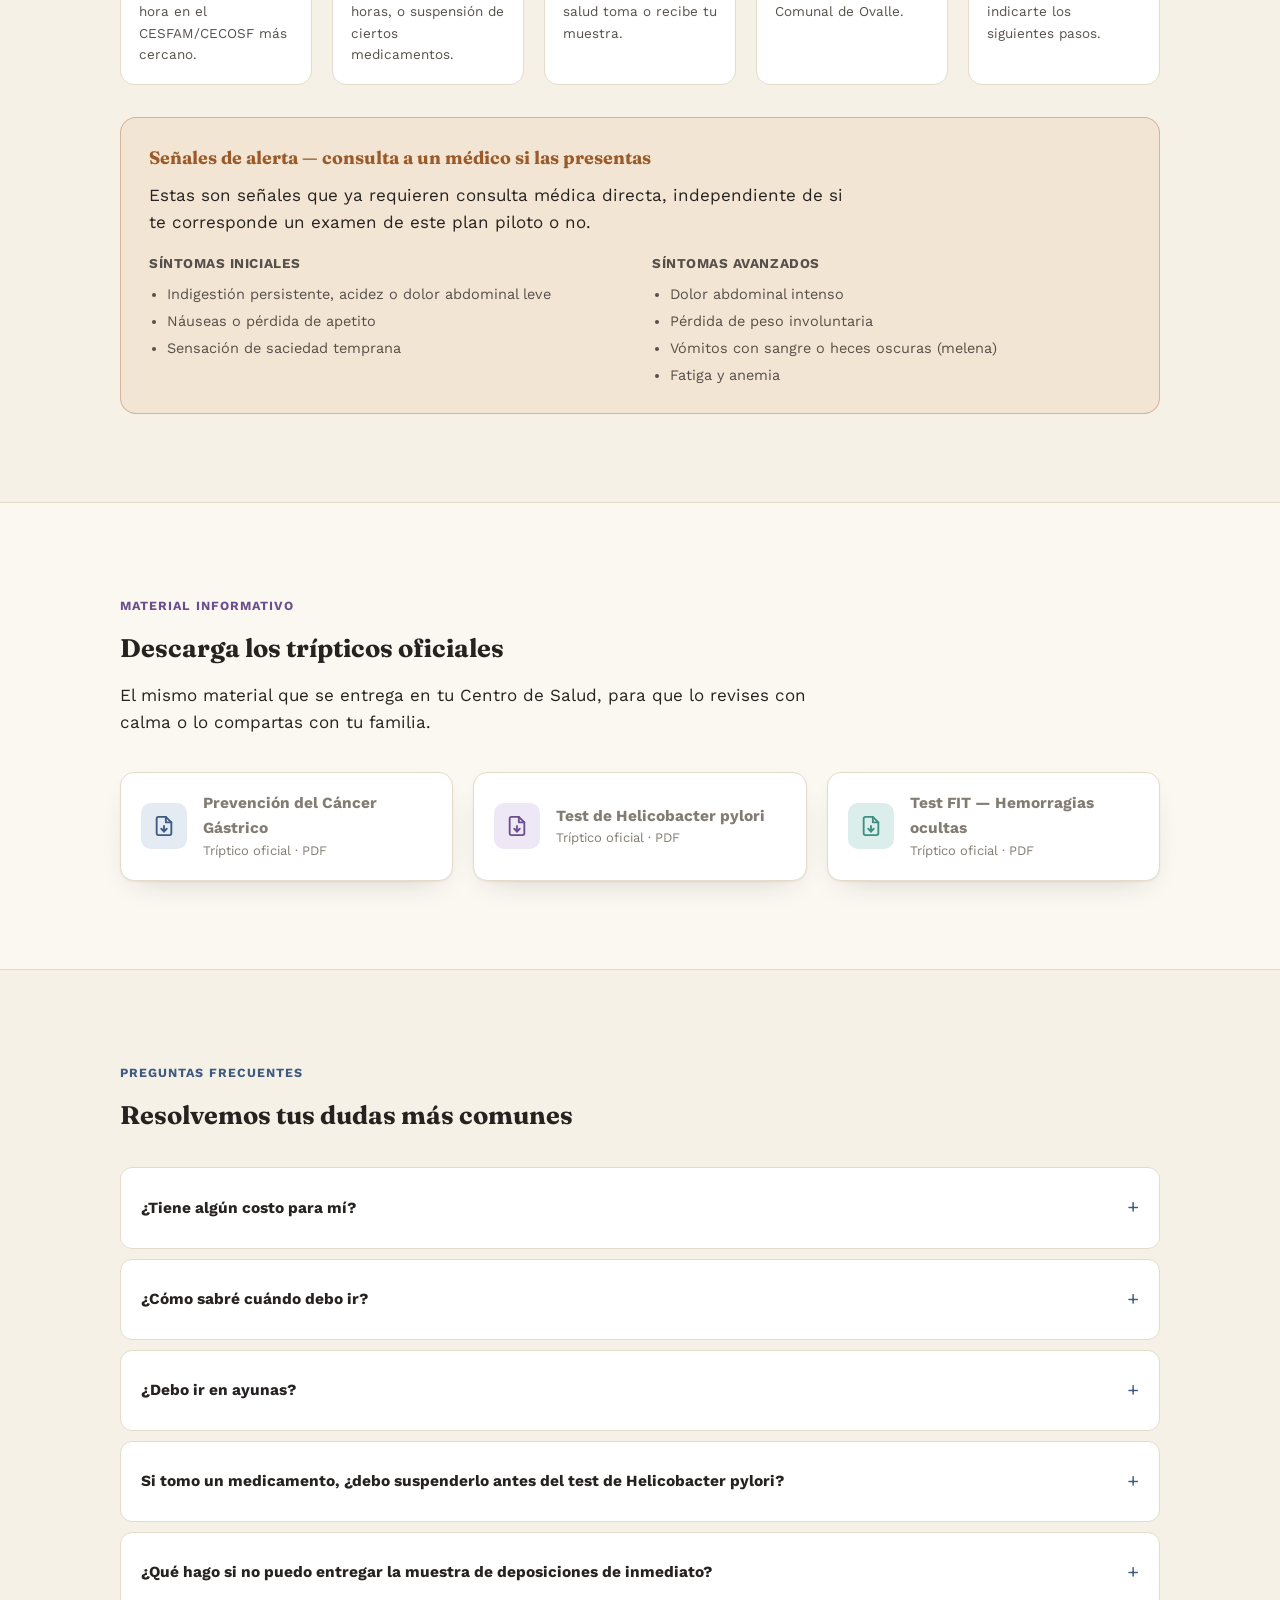
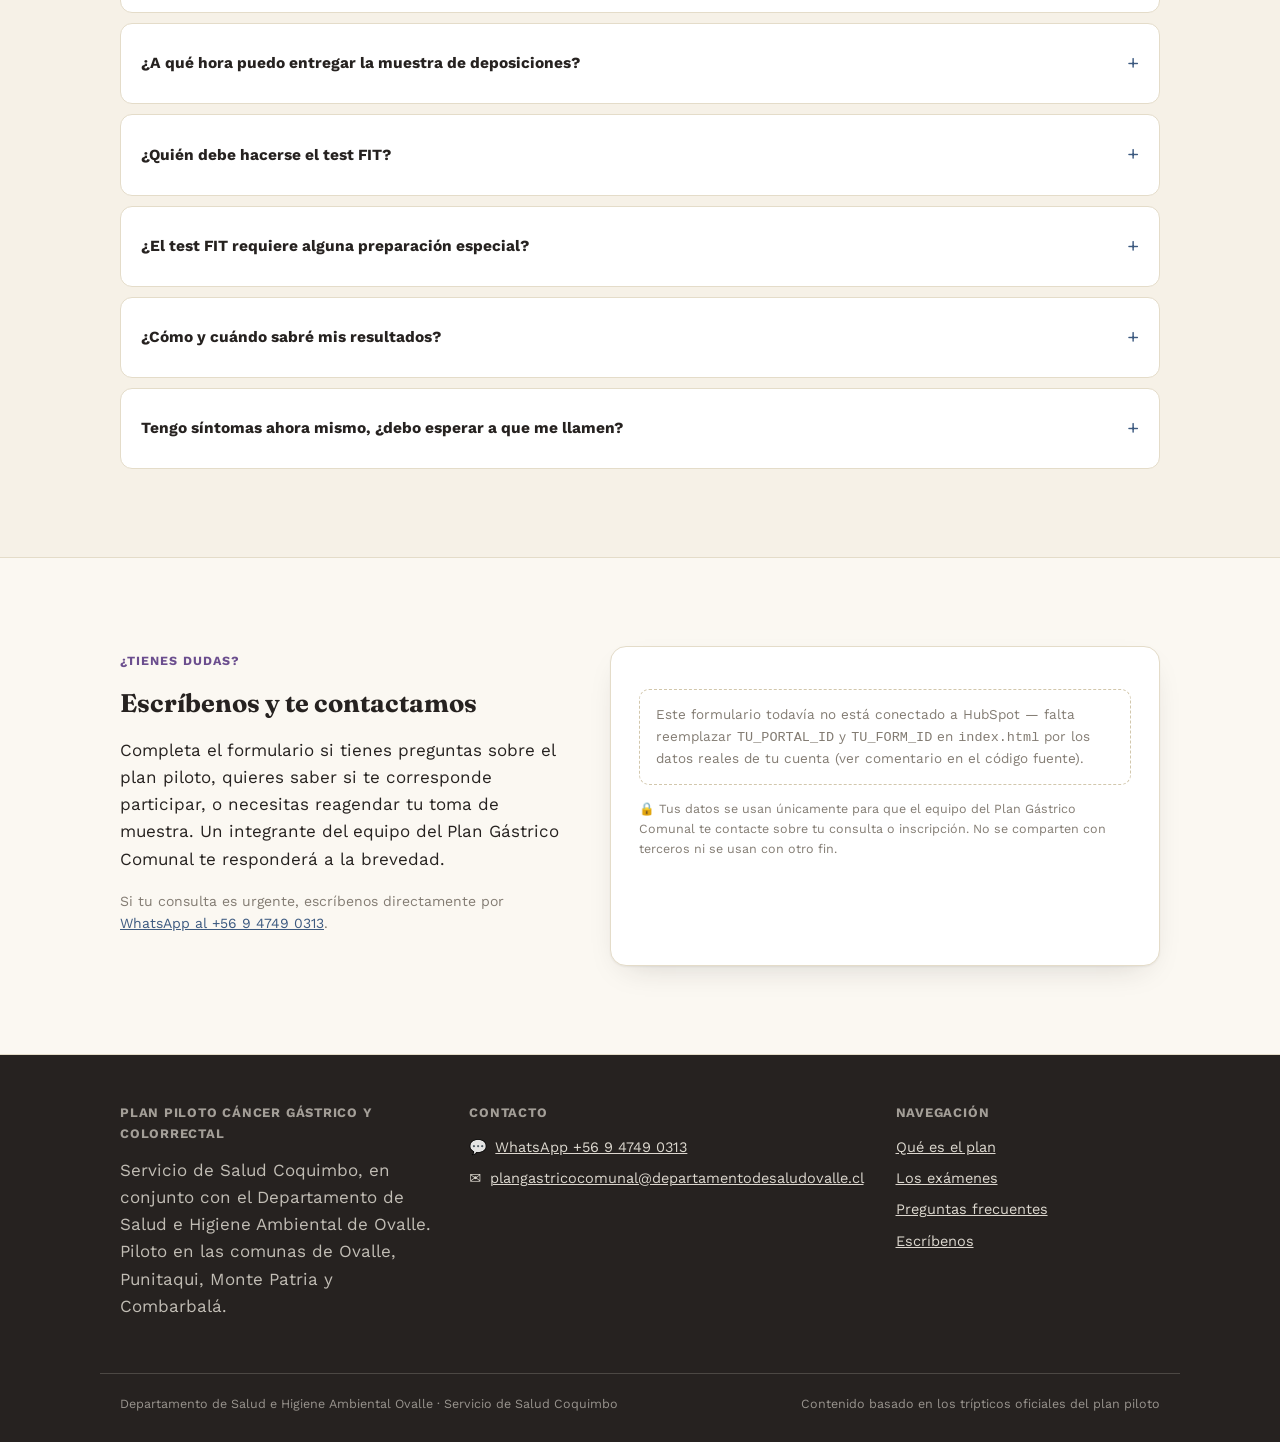
==== commit 2f6b2651: "Corregir texto superpuesto de "Helicobacter pylori" en la sección ¿Sabías que...? .fact-list li usa " ====
--- a/index.html
+++ b/index.html
@@ -116,11 +116,11 @@
       <div>
         <p class="eyebrow violet">¿Sabías que...?</p>
         <ul class="fact-list">
-          <li><span class="dot">1</span>Chile tiene una de las tasas más altas de cáncer gástrico del mundo.</li>
-          <li><span class="dot">2</span>La bacteria <em>Helicobacter pylori</em> es uno de los principales factores de riesgo.</li>
-          <li><span class="dot">3</span>El consumo excesivo de sal, alimentos procesados y alcohol también aumenta el riesgo.</li>
-          <li><span class="dot">4</span>El tabaquismo y los antecedentes familiares directos también influyen.</li>
-          <li><span class="dot">5</span>Detectado a tiempo, el tratamiento tiene muchas más posibilidades de éxito.</li>
+          <li><span class="dot">1</span><span>Chile tiene una de las tasas más altas de cáncer gástrico del mundo.</span></li>
+          <li><span class="dot">2</span><span>La bacteria <em>Helicobacter pylori</em> es uno de los principales factores de riesgo.</span></li>
+          <li><span class="dot">3</span><span>El consumo excesivo de sal, alimentos procesados y alcohol también aumenta el riesgo.</span></li>
+          <li><span class="dot">4</span><span>El tabaquismo y los antecedentes familiares directos también influyen.</span></li>
+          <li><span class="dot">5</span><span>Detectado a tiempo, el tratamiento tiene muchas más posibilidades de éxito.</span></li>
         </ul>
       </div>
     </div>
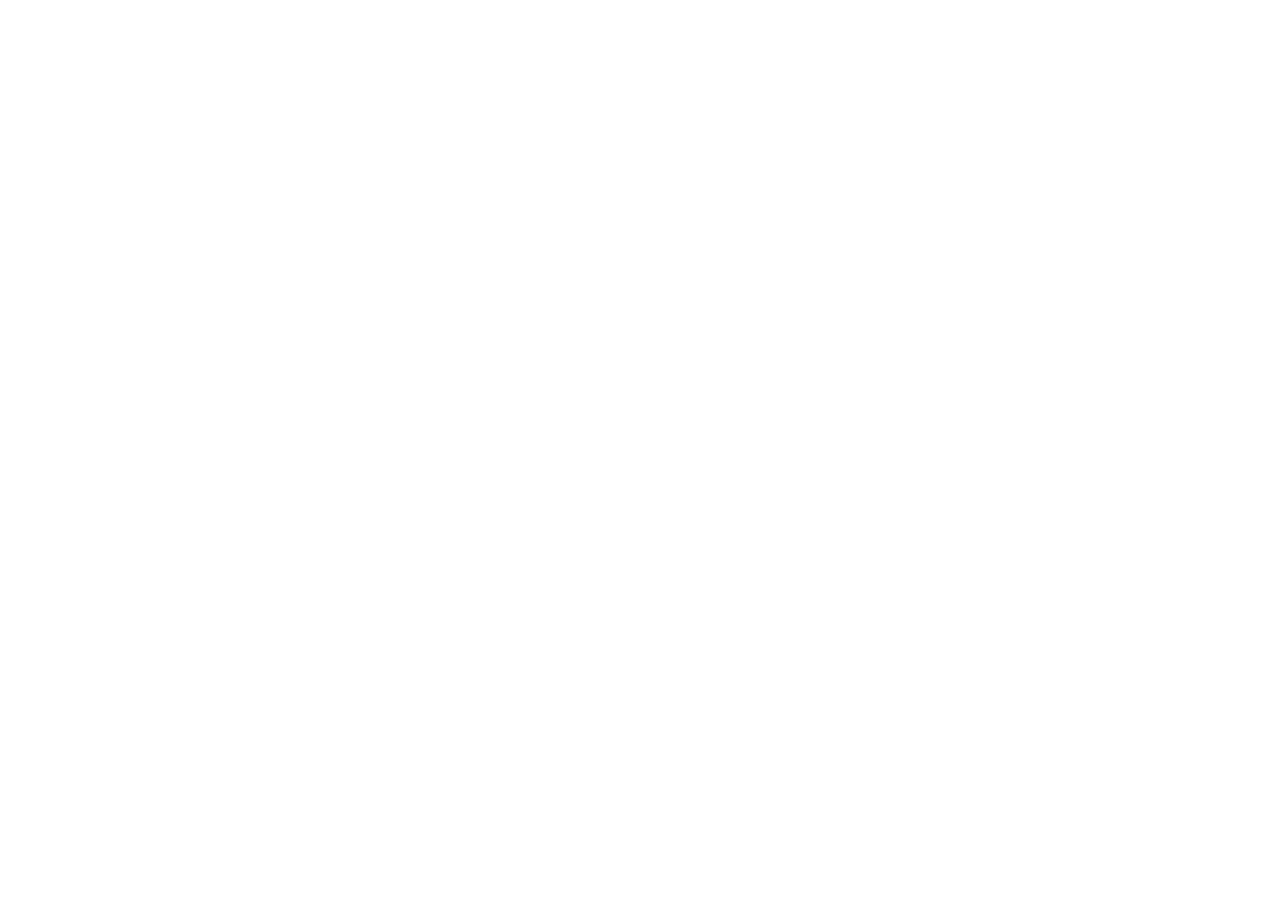
==== commit 70a19073: "Página mínima de redirección a Cloudflare Pages Co-Authored-By: Claude Sonnet 5.5 <noreply@anthropic" ====
--- a/index.html
+++ b/index.html
@@ -4,419 +4,27 @@
 <meta charset="UTF-8">
 <meta name="viewport" content="width=device-width, initial-scale=1">
 <title>Plan Piloto Cáncer Gástrico y Colorrectal</title>
-<meta name="description" content="Plan Piloto de Prevención de Cáncer Gástrico y Colorrectal — Servicio de Salud Coquimbo. Infórmate sobre los exámenes, cómo prepararte y resuelve tus dudas.">
-
-<!-- No queremos que el sitio aparezca en buscadores por ahora (difusión solo
-     por link directo/WhatsApp) -->
 <meta name="robots" content="noindex, nofollow">
-
-<!-- Vista previa al compartir el link (WhatsApp, Facebook, etc.) -->
-<meta property="og:type" content="website">
-<meta property="og:locale" content="es_CL">
-<meta property="og:url" content="https://xergio1625.github.io/plan-gastrico-landing/">
-<meta property="og:site_name" content="Plan Piloto Cáncer Gástrico y Colorrectal">
-<meta property="og:title" content="Plan Piloto Cáncer Gástrico y Colorrectal">
-<meta property="og:description" content="Exámenes gratuitos y no invasivos para detectar a tiempo el cáncer gástrico y colorrectal. Infórmate, agenda y resuelve tus dudas.">
-<meta property="og:image" content="https://xergio1625.github.io/plan-gastrico-landing/assets/og-image.png">
-<meta property="og:image:width" content="1200">
-<meta property="og:image:height" content="630">
-<meta name="twitter:card" content="summary_large_image">
-<meta name="twitter:title" content="Plan Piloto Cáncer Gástrico y Colorrectal">
-<meta name="twitter:description" content="Exámenes gratuitos y no invasivos para detectar a tiempo el cáncer gástrico y colorrectal.">
-<meta name="twitter:image" content="https://xergio1625.github.io/plan-gastrico-landing/assets/og-image.png">
-
-<link rel="icon" href="data:,">
-<link rel="preconnect" href="https://fonts.googleapis.com">
-<link rel="preconnect" href="https://fonts.gstatic.com" crossorigin>
-<link href="https://fonts.googleapis.com/css2?family=Fraunces:ital,opsz,wght@0,9..144,500;0,9..144,600;0,9..144,700;1,9..144,500&family=Work+Sans:wght@400;500;600;700&display=swap" rel="stylesheet">
-<link rel="stylesheet" href="css/styles.css">
-
-<!-- ============================================================================
-     Google Analytics 4
-     TODO: reemplaza G-XXXXXXXXXX por tu Measurement ID real de GA4
-     (Admin > Flujos de datos > tu flujo web > Measurement ID, en analytics.google.com)
-     ============================================================================ -->
-<script async src="https://www.googletagmanager.com/gtag/js?id=G-XXXXXXXXXX"></script>
+<link rel="canonical" href="https://plan-gastrico-landing.pages.dev/">
+<meta http-equiv="refresh" content="0; url=https://plan-gastrico-landing.pages.dev/?utm_campaign=enlace_github">
 <script>
-  window.dataLayer = window.dataLayer || [];
-  function gtag(){dataLayer.push(arguments);}
-  gtag('js', new Date());
-  gtag('config', 'G-XXXXXXXXXX');
+  // Conserva la ruta, los parámetros y el hash al redirigir.
+  (function () {
+    var ruta = location.pathname.replace(/^\/plan-gastrico-landing/, '') || '/';
+    var q = location.search || '';
+    if (q.indexOf('utm_campaign=') === -1) q += (q ? '&' : '?') + 'utm_campaign=enlace_github';
+    location.replace('https://plan-gastrico-landing.pages.dev' + ruta + q + location.hash);
+  })();
 </script>
+<style>
+  body{font-family:system-ui,-apple-system,"Segoe UI",sans-serif;max-width:32rem;margin:15vh auto;padding:0 1.25rem;text-align:center;line-height:1.5;color:#1f2937}
+  a{color:#0b5ed7}
+  @media (prefers-color-scheme:dark){body{background:#111827;color:#e5e7eb}a{color:#7ab0ff}}
+</style>
 </head>
 <body>
-<a class="skip-link" href="#contenido">Saltar al contenido</a>
-
-<header class="site">
-  <div class="container nav-row">
-    <div class="brand">
-      <strong>Plan Piloto Cáncer Gástrico</strong>
-      <span>Servicio de Salud Coquimbo</span>
-    </div>
-    <nav class="links" aria-label="Navegación principal">
-      <a href="#que-es">Qué es</a>
-      <a href="#examenes">Los exámenes</a>
-      <a href="#proceso">Cómo se hace</a>
-      <a href="#preguntas">Preguntas frecuentes</a>
-      <a href="#contacto">Contacto</a>
-    </nav>
-    <a class="nav-phone" href="https://wa.me/56947490313" target="_blank" rel="noopener">
-      <svg width="18" height="18" viewBox="0 0 24 24" fill="none" stroke="currentColor" stroke-width="2" stroke-linecap="round" stroke-linejoin="round"><path d="M21 11.5a8.38 8.38 0 0 1-.9 3.8 8.5 8.5 0 0 1-7.6 4.7 8.38 8.38 0 0 1-3.8-.9L3 21l1.9-5.7a8.38 8.38 0 0 1-.9-3.8 8.5 8.5 0 0 1 4.7-7.6 8.38 8.38 0 0 1 3.8-.9h.5a8.48 8.48 0 0 1 8 8v.5z"/></svg>
-      WhatsApp +56 9 4749 0313
-    </a>
-  </div>
-</header>
-
-<main id="contenido">
-
-  <!-- ================= HERO ================= -->
-  <section class="hero">
-    <div class="container hero-grid">
-      <div>
-        <p class="eyebrow blue">Plan piloto · Ovalle · Punitaqui · Monte Patria · Combarbalá</p>
-        <h1>Detectar a tiempo el cáncer gástrico y colorrectal salva vidas</h1>
-        <p class="lede">El Servicio de Salud Coquimbo y el Departamento de Salud de Ovalle están
-          realizando exámenes gratuitos y no invasivos para detectar a tiempo señales de riesgo de
-          cáncer gástrico y colorrectal. Es rápido, es simple, y se hace en tu propio Centro de Salud.</p>
-        <p class="hero-quote">"Detectar a tiempo salva vidas. Hazte tu examen y cuida tu salud."</p>
-        <div class="hero-actions">
-          <a class="btn btn-primary" href="#inscripcion">Quiero más información</a>
-          <a class="btn btn-ghost" href="#examenes">Ver los exámenes</a>
-        </div>
-        <div class="comunas-strip" aria-label="Comunas del plan piloto">
-          <span class="comuna-chip">📍 Ovalle</span>
-          <span class="comuna-chip">📍 Punitaqui</span>
-          <span class="comuna-chip">📍 Monte Patria</span>
-          <span class="comuna-chip">📍 Combarbalá</span>
-        </div>
-      </div>
-      <div class="hero-art" role="note" aria-label="Datos clave">
-        <div class="stat"><b>3</b><span>exámenes no invasivos: uno de sangre, dos de deposiciones</span></div>
-        <div class="stat"><b>0</b><span>costo para ti — es parte del plan piloto comunal</span></div>
-        <div class="stat"><b>1</b><span>llamado telefónico y listo: te agendan en tu CESFAM</span></div>
-      </div>
-    </div>
-  </section>
-
-  <!-- ================= QUÉ ES / POR QUÉ ================= -->
-  <section id="que-es">
-    <div class="container split">
-      <div>
-        <p class="eyebrow blue">Qué es este plan</p>
-        <h2>Una estrategia para detectar a tiempo, sin procedimientos invasivos</h2>
-        <p>El Plan Piloto de Prevención de Cáncer Gástrico y Colorrectal es una estrategia de salud
-          pública que busca mejorar la detección temprana de estos dos tipos de cáncer, priorizando
-          a pacientes con antecedentes de riesgo o en listas de espera, y usando exámenes simples y
-          no invasivos — antes de llegar a procedimientos más complejos como la endoscopía o la
-          colonoscopía.</p>
-        <p>Si te contactan para participar, es porque tu Centro de Salud te identificó como parte de
-          la población que este plan busca cuidar primero. Participar toma solo un par de visitas
-          a tu CESFAM o CECOSF más cercano.</p>
-      </div>
-      <div>
-        <p class="eyebrow violet">¿Sabías que...?</p>
-        <ul class="fact-list">
-          <li><span class="dot">1</span><span>Chile tiene una de las tasas más altas de cáncer gástrico del mundo.</span></li>
-          <li><span class="dot">2</span><span>La bacteria <em>Helicobacter pylori</em> es uno de los principales factores de riesgo.</span></li>
-          <li><span class="dot">3</span><span>El consumo excesivo de sal, alimentos procesados y alcohol también aumenta el riesgo.</span></li>
-          <li><span class="dot">4</span><span>El tabaquismo y los antecedentes familiares directos también influyen.</span></li>
-          <li><span class="dot">5</span><span>Detectado a tiempo, el tratamiento tiene muchas más posibilidades de éxito.</span></li>
-        </ul>
-      </div>
-    </div>
-  </section>
-
-  <!-- ================= LOS EXÁMENES ================= -->
-  <section id="examenes" style="background:var(--surface-tint); border-block:1px solid var(--line);">
-    <div class="container">
-      <p class="eyebrow blue">Los exámenes</p>
-      <h2>Tres exámenes simples, sin cirugía ni procedimientos invasivos</h2>
-      <p>Según tu caso, tu Centro de Salud te indicará cuál (o cuáles) de estos exámenes te
-        corresponde tomar. Los tres se analizan en el Laboratorio Clínico Comunal de Ovalle.</p>
-
-      <div class="exams-grid">
-        <article class="exam-card blue">
-          <span class="tag">Muestra de sangre</span>
-          <h3>Panel Serológico Gástrico</h3>
-          <p>Un análisis de sangre que ayuda a determinar tempranamente si existen señales de
-            riesgo que requieran seguimiento, antes de que se conviertan en un problema mayor.</p>
-          <ul>
-            <li>Se toma en tu CESFAM o CECOSF, con hora agendada.</li>
-            <li>Es un procedimiento rápido y de bajo riesgo.</li>
-            <li>Los resultados los recibe tu Centro de Salud, que te contactará.</li>
-          </ul>
-          <div class="prep"><b>Antes de tu cita:</b> preséntate en ayunas, sin haber comido ni
-            bebido líquidos durante las 8 horas previas a la hora agendada.</div>
-        </article>
-
-        <article class="exam-card violet">
-          <span class="tag">Muestra de deposiciones</span>
-          <h3>Test de antígeno de Helicobacter pylori</h3>
-          <p><em>Helicobacter pylori</em> es una bacteria que puede infectar el estómago y causar
-            inflamación y otras enfermedades digestivas. Este test, en deposiciones, es un método
-            no invasivo y fácil de realizar.</p>
-          <ul>
-            <li>Te entregan un frasco recolector en tu Centro de Salud.</li>
-            <li>Tú tomas la muestra en tu casa, siguiendo los pasos indicados.</li>
-            <li>La entregas de vuelta dentro de las 2 horas siguientes.</li>
-            <li>Coordina con tu Centro de Salud el horario de recepción de muestras.</li>
-          </ul>
-          <div class="prep"><b>Antes de tomar la muestra:</b> si tomas antibióticos, suspéndelos
-            al menos 4 semanas antes; omeprazol u otros protectores gástricos, o subsalicilato de
-            bismuto, al menos 2 semanas antes. <strong>Nunca los suspendas por tu cuenta</strong> —
-            consulta primero con quien te los recetó.</div>
-        </article>
-
-        <article class="exam-card teal">
-          <span class="tag">Muestra de deposiciones</span>
-          <h3>Test FIT (sangre oculta en deposiciones)</h3>
-          <p>El test FIT detecta sangre oculta en las deposiciones, que puede ser una señal temprana
-            de cáncer de colon o de pólipos intestinales. Está dirigido especialmente a pacientes
-            programados para colonoscopía o en lista de espera.</p>
-          <ul>
-            <li>Te entregan un kit (tubo con tapa verde y aplicador) en tu Centro de Salud.</li>
-            <li>Tú tomas la muestra en tu casa, siguiendo los 5 pasos indicados en el kit.</li>
-            <li>La entregas en tu Centro de Salud entre 1 y 2 días después de tomada.</li>
-            <li>Coordina con tu Centro de Salud el horario de recepción de muestras.</li>
-          </ul>
-          <div class="prep"><b>Antes de tomar la muestra:</b> no requiere dieta ni suspender
-            medicamentos. Eso sí, evita tomarla durante sangrados menstruales o hemorroidales, y
-            conserva el tubo en la puerta del refrigerador — <strong>nunca lo congeles</strong>.</div>
-        </article>
-      </div>
-    </div>
-  </section>
-
-  <!-- ================= PROCESO PASO A PASO ================= -->
-  <section id="proceso">
-    <div class="container">
-      <p class="eyebrow blue">Cómo funciona</p>
-      <h2>El proceso, paso a paso</h2>
-      <div class="steps">
-        <div class="step">
-          <h4>Te llaman</h4>
-          <p>Recibes un llamado telefónico donde te notifican y agendan tu hora en el CESFAM/CECOSF más cercano.</p>
-        </div>
-        <div class="step">
-          <h4>Te preparas</h4>
-          <p>Sigues las indicaciones según el examen: ayuno de 8 horas, o suspensión de ciertos medicamentos.</p>
-        </div>
-        <div class="step">
-          <h4>Toma de muestra</h4>
-          <p>Te presentas en el lugar y horario indicado. El equipo de salud toma o recibe tu muestra.</p>
-        </div>
-        <div class="step">
-          <h4>Análisis</h4>
-          <p>La muestra se traslada y analiza en el Laboratorio Clínico Comunal de Ovalle.</p>
-        </div>
-        <div class="step">
-          <h4>Resultados</h4>
-          <p>Tu Centro de Salud recibe los resultados y te contacta para indicarte los siguientes pasos.</p>
-        </div>
-      </div>
-
-      <div class="alert-box">
-        <h3>Señales de alerta — consulta a un médico si las presentas</h3>
-        <p>Estas son señales que ya requieren consulta médica directa, independiente de si te
-          corresponde un examen de este plan piloto o no.</p>
-        <div class="symptoms-grid">
-          <div>
-            <h4>Síntomas iniciales</h4>
-            <ul>
-              <li>Indigestión persistente, acidez o dolor abdominal leve</li>
-              <li>Náuseas o pérdida de apetito</li>
-              <li>Sensación de saciedad temprana</li>
-            </ul>
-          </div>
-          <div>
-            <h4>Síntomas avanzados</h4>
-            <ul>
-              <li>Dolor abdominal intenso</li>
-              <li>Pérdida de peso involuntaria</li>
-              <li>Vómitos con sangre o heces oscuras (melena)</li>
-              <li>Fatiga y anemia</li>
-            </ul>
-          </div>
-        </div>
-      </div>
-    </div>
-  </section>
-
-  <!-- ================= DESCARGAS ================= -->
-  <section style="background:var(--surface-tint); border-block:1px solid var(--line);">
-    <div class="container">
-      <p class="eyebrow violet">Material informativo</p>
-      <h2>Descarga los trípticos oficiales</h2>
-      <p>El mismo material que se entrega en tu Centro de Salud, para que lo revises con calma o
-        lo compartas con tu familia.</p>
-      <div class="downloads-grid">
-        <a class="download-card blue" href="assets/triptico-prevencion-cancer-gastrico.pdf" download>
-          <span class="ico" aria-hidden="true">
-            <svg width="22" height="22" viewBox="0 0 24 24" fill="none" stroke="currentColor" stroke-width="2" stroke-linecap="round" stroke-linejoin="round"><path d="M14 2H6a2 2 0 0 0-2 2v16a2 2 0 0 0 2 2h12a2 2 0 0 0 2-2V8z"/><path d="M14 2v6h6"/><path d="M12 18v-6"/><path d="m9 15 3 3 3-3"/></svg>
-          </span>
-          <span><strong>Prevención del Cáncer Gástrico</strong><span>Tríptico oficial · PDF</span></span>
-        </a>
-        <a class="download-card violet" href="assets/triptico-helicobacter-pylori.pdf" download>
-          <span class="ico" aria-hidden="true">
-            <svg width="22" height="22" viewBox="0 0 24 24" fill="none" stroke="currentColor" stroke-width="2" stroke-linecap="round" stroke-linejoin="round"><path d="M14 2H6a2 2 0 0 0-2 2v16a2 2 0 0 0 2 2h12a2 2 0 0 0 2-2V8z"/><path d="M14 2v6h6"/><path d="M12 18v-6"/><path d="m9 15 3 3 3-3"/></svg>
-          </span>
-          <span><strong>Test de Helicobacter pylori</strong><span>Tríptico oficial · PDF</span></span>
-        </a>
-        <a class="download-card teal" href="assets/triptico-test-fit.pdf" download>
-          <span class="ico" aria-hidden="true">
-            <svg width="22" height="22" viewBox="0 0 24 24" fill="none" stroke="currentColor" stroke-width="2" stroke-linecap="round" stroke-linejoin="round"><path d="M14 2H6a2 2 0 0 0-2 2v16a2 2 0 0 0 2 2h12a2 2 0 0 0 2-2V8z"/><path d="M14 2v6h6"/><path d="M12 18v-6"/><path d="m9 15 3 3 3-3"/></svg>
-          </span>
-          <span><strong>Test FIT — Hemorragias ocultas</strong><span>Tríptico oficial · PDF</span></span>
-        </a>
-      </div>
-    </div>
-  </section>
-
-  <!-- ================= FAQ ================= -->
-  <section id="preguntas">
-    <div class="container">
-      <p class="eyebrow blue">Preguntas frecuentes</p>
-      <h2>Resolvemos tus dudas más comunes</h2>
-      <div class="faq">
-        <details>
-          <summary>¿Tiene algún costo para mí?</summary>
-          <p>No. Los exámenes de este plan piloto son gratuitos para las y los pacientes de Ovalle,
-            Punitaqui, Monte Patria y Combarbalá que sean contactados por su Centro de Salud.</p>
-        </details>
-        <details>
-          <summary>¿Cómo sabré cuándo debo ir?</summary>
-          <p>Recibirás un llamado telefónico de tu Centro de Salud, donde te notificarán y
-            agendarán la hora para tu toma de muestra.</p>
-        </details>
-        <details>
-          <summary>¿Debo ir en ayunas?</summary>
-          <p>Solo para el Panel Serológico Gástrico (examen de sangre): sin alimentos ni líquidos
-            durante las 8 horas previas a tu hora agendada. Los exámenes de deposiciones (test de
-            Helicobacter pylori y test FIT) no requieren ayuno — el de H. pylori sí exige revisar si
-            debes suspender algún medicamento (ver la tarjeta del examen más arriba).</p>
-        </details>
-        <details>
-          <summary>Si tomo un medicamento, ¿debo suspenderlo antes del test de Helicobacter pylori?</summary>
-          <p>Depende del medicamento: antibióticos (4 semanas antes), omeprazol/esomeprazol/
-            pantoprazol/lanzoprazol o subsalicilato de bismuto (2 semanas antes). Si te lo recetó un
-            médico, no lo suspendas por tu cuenta — consulta primero con quien te lo recetó, o
-            espera a terminar tu tratamiento antes de tomar la muestra.</p>
-        </details>
-        <details>
-          <summary>¿Qué hago si no puedo entregar la muestra de deposiciones de inmediato?</summary>
-          <p>Depende del examen. Para el test de <strong>Helicobacter pylori</strong>: refrigérala
-            hasta por 24 horas, idealmente entrégala dentro de las 2 horas siguientes a la toma. Para
-            el <strong>test FIT</strong>: consérvala en la puerta del refrigerador y entrégala dentro
-            de 1 a 2 días. En ambos casos, <strong>nunca la congeles</strong>.</p>
-        </details>
-        <details>
-          <summary>¿A qué hora puedo entregar la muestra de deposiciones?</summary>
-          <p>El horario de recepción de muestras de deposición (Helicobacter pylori y FIT) puede
-            variar entre centros de salud. Coordina con tu CESFAM o CECOSF el horario exacto en el
-            momento en que te entreguen el frasco o el kit, para no correr riesgo de que la muestra
-            se eche a perder esperando a ser recibida.</p>
-        </details>
-        <details>
-          <summary>¿Quién debe hacerse el test FIT?</summary>
-          <p>El test FIT está dirigido especialmente a pacientes programados para colonoscopía o que
-            están en lista de espera para ese procedimiento, contactados por el equipo del
-            Departamento de Salud Municipal. Detecta sangre oculta en las deposiciones, una señal
-            temprana de cáncer de colon o de pólipos intestinales.</p>
-        </details>
-        <details>
-          <summary>¿El test FIT requiere alguna preparación especial?</summary>
-          <p>No requiere dieta ni suspender medicamentos. Solo evita tomar la muestra durante
-            sangrados menstruales o hemorroidales, ya que pueden alterar el resultado.</p>
-        </details>
-        <details>
-          <summary>¿Cómo y cuándo sabré mis resultados?</summary>
-          <p>Los resultados se envían a tu Centro de Salud. El equipo de salud se contactará
-            contigo para indicarte las acciones a seguir, según corresponda.</p>
-        </details>
-        <details>
-          <summary>Tengo síntomas ahora mismo, ¿debo esperar a que me llamen?</summary>
-          <p>No. Si presentas alguna de las señales de alerta indicadas más arriba (especialmente
-            las avanzadas), consulta a un médico directamente en tu Centro de Salud, sin esperar el
-            llamado de este plan piloto.</p>
-        </details>
-      </div>
-    </div>
-  </section>
-
-  <!-- ================= FORMULARIO ================= -->
-  <section id="inscripcion" class="form-section">
-    <div class="container form-wrap">
-      <div>
-        <p class="eyebrow violet">¿Tienes dudas?</p>
-        <h2>Escríbenos y te contactamos</h2>
-        <p>Completa el formulario si tienes preguntas sobre el plan piloto, quieres saber si te
-          corresponde participar, o necesitas reagendar tu toma de muestra. Un integrante del
-          equipo del Plan Gástrico Comunal te responderá a la brevedad.</p>
-        <p style="color:var(--ink-faint); font-size:14px;">Si tu consulta es urgente, escríbenos
-          directamente por <a href="https://wa.me/56947490313" target="_blank" rel="noopener">WhatsApp al +56 9 4749 0313</a>.</p>
-      </div>
-      <div class="form-card">
-        <!-- ====================================================================
-             Formulario de HubSpot
-             TODO: reemplaza TU_PORTAL_ID y TU_FORM_ID por los datos reales de tu
-             cuenta de HubSpot (Marketing > Formularios > [tu formulario] >
-             Compartir > Insertar código > "ID de la región/portal" y "ID del
-             formulario"). La región ("na1") también puede variar según tu
-             cuenta — revísala en el mismo panel de HubSpot.
-             ==================================================================== -->
-        <div id="hubspot-form-container"></div>
-        <script src="https://js.hsforms.net/forms/embed/TU_PORTAL_ID.js" defer></script>
-        <script>
-          window.addEventListener('DOMContentLoaded', function () {
-            if (window.hbspt) {
-              hbspt.forms.create({
-                region: "na1",
-                portalId: "TU_PORTAL_ID",
-                formId: "TU_FORM_ID",
-                target: "#hubspot-form-container"
-              });
-            }
-          });
-        </script>
-        <p class="form-fallback-note">Este formulario todavía no está conectado a HubSpot — falta
-          reemplazar <code>TU_PORTAL_ID</code> y <code>TU_FORM_ID</code> en <code>index.html</code>
-          por los datos reales de tu cuenta (ver comentario en el código fuente).</p>
-        <p style="font-size:12.5px; color:var(--ink-faint); margin-top:14px;">🔒 Tus datos se usan
-          únicamente para que el equipo del Plan Gástrico Comunal te contacte sobre tu consulta o
-          inscripción. No se comparten con terceros ni se usan con otro fin.</p>
-      </div>
-    </div>
-  </section>
-
-</main>
-
-<footer class="site" id="contacto">
-  <div class="container footer-grid">
-    <div>
-      <h4>Plan Piloto Cáncer Gástrico y Colorrectal</h4>
-      <p style="color:inherit; max-width:38ch; opacity:.85;">Servicio de Salud Coquimbo, en
-        conjunto con el Departamento de Salud e Higiene Ambiental de Ovalle. Piloto en las comunas
-        de Ovalle, Punitaqui, Monte Patria y Combarbalá.</p>
-    </div>
-    <div>
-      <h4>Contacto</h4>
-      <div class="contact-line">💬 <a href="https://wa.me/56947490313" target="_blank" rel="noopener">WhatsApp +56 9 4749 0313</a></div>
-      <div class="contact-line">✉️ <a href="mailto:plangastricocomunal@departamentodesaludovalle.cl">plangastricocomunal@departamentodesaludovalle.cl</a></div>
-    </div>
-    <div>
-      <h4>Navegación</h4>
-      <div class="contact-line"><a href="#que-es">Qué es el plan</a></div>
-      <div class="contact-line"><a href="#examenes">Los exámenes</a></div>
-      <div class="contact-line"><a href="#preguntas">Preguntas frecuentes</a></div>
-      <div class="contact-line"><a href="#inscripcion">Escríbenos</a></div>
-    </div>
-  </div>
-  <div class="container footer-bottom">
-    <span>Departamento de Salud e Higiene Ambiental Ovalle · Servicio de Salud Coquimbo</span>
-    <span>Contenido basado en los trípticos oficiales del plan piloto</span>
-  </div>
-</footer>
-
-<script src="js/main.js"></script>
+<h1>Plan Piloto Cáncer Gástrico y Colorrectal</h1>
+<p>Esta página cambió de dirección.</p>
+<p><a href="https://plan-gastrico-landing.pages.dev/?utm_campaign=enlace_github">Ir a la página del plan piloto</a></p>
 </body>
 </html>
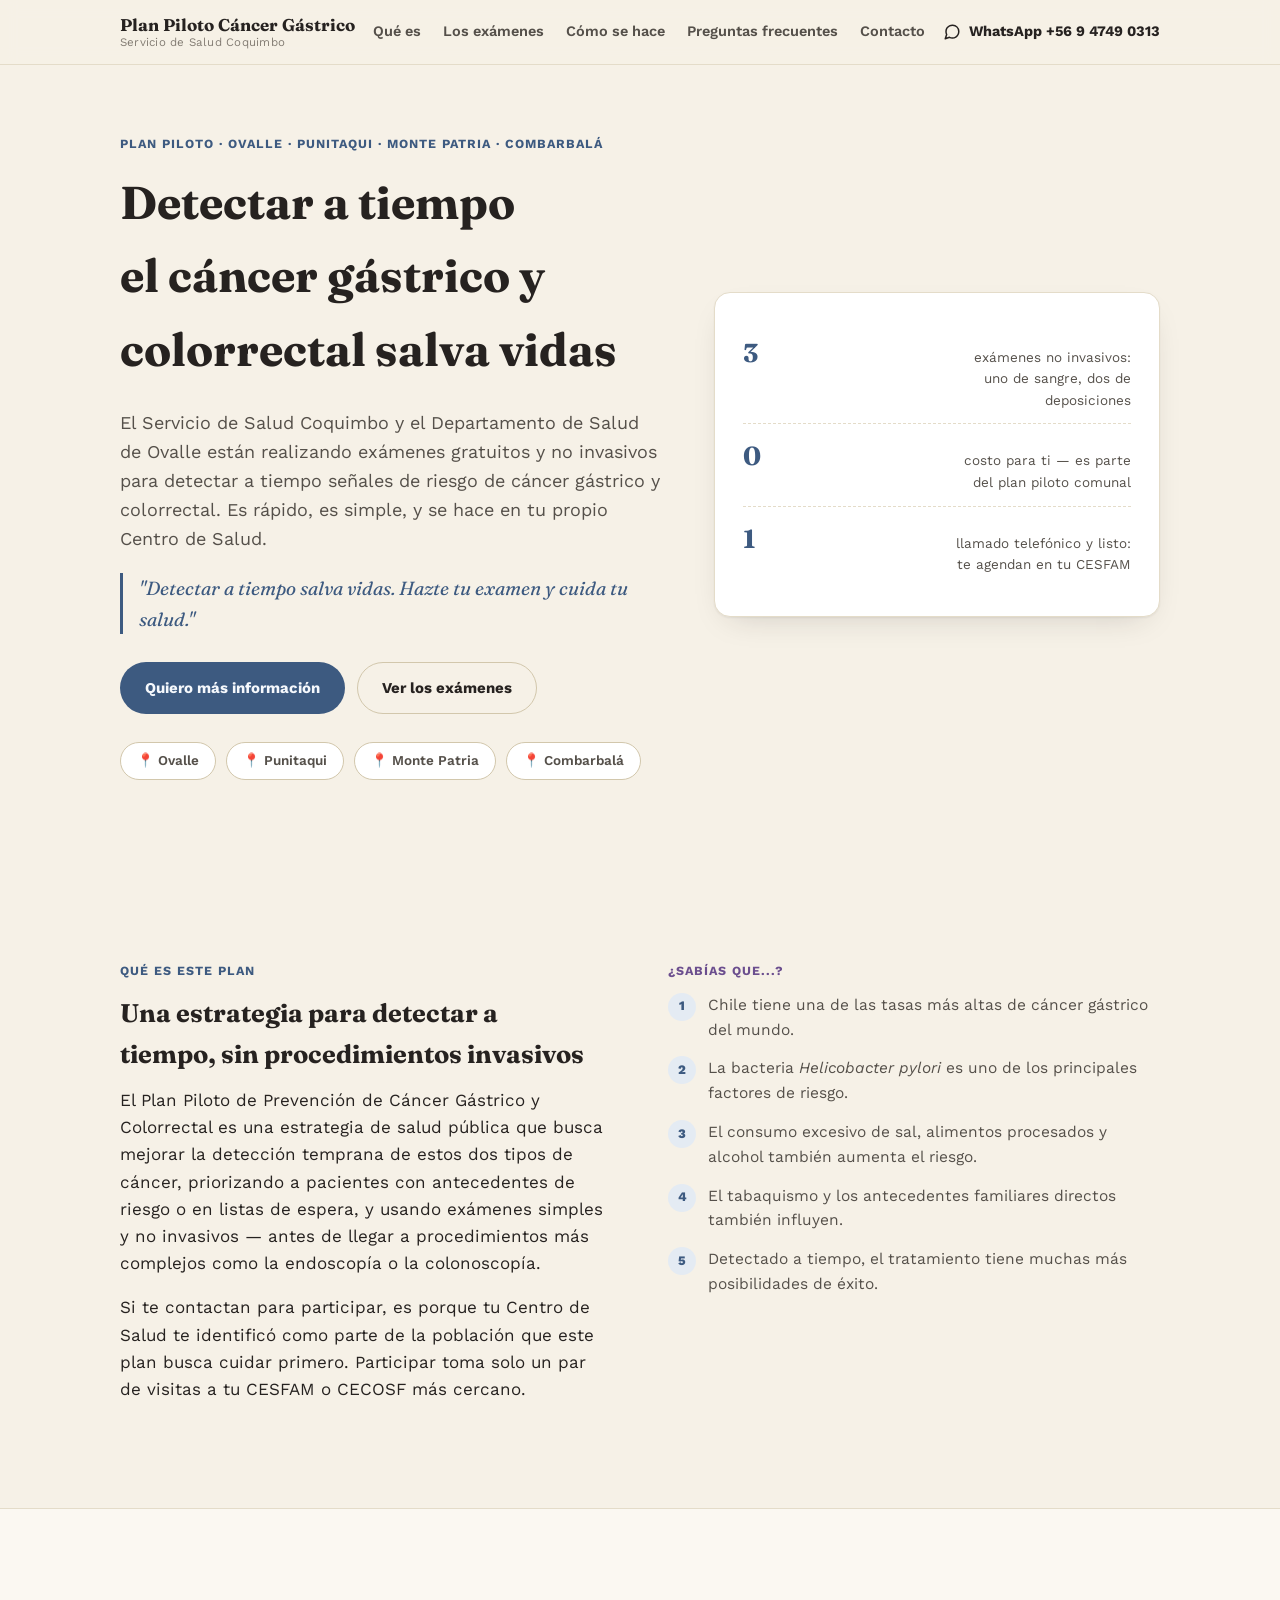
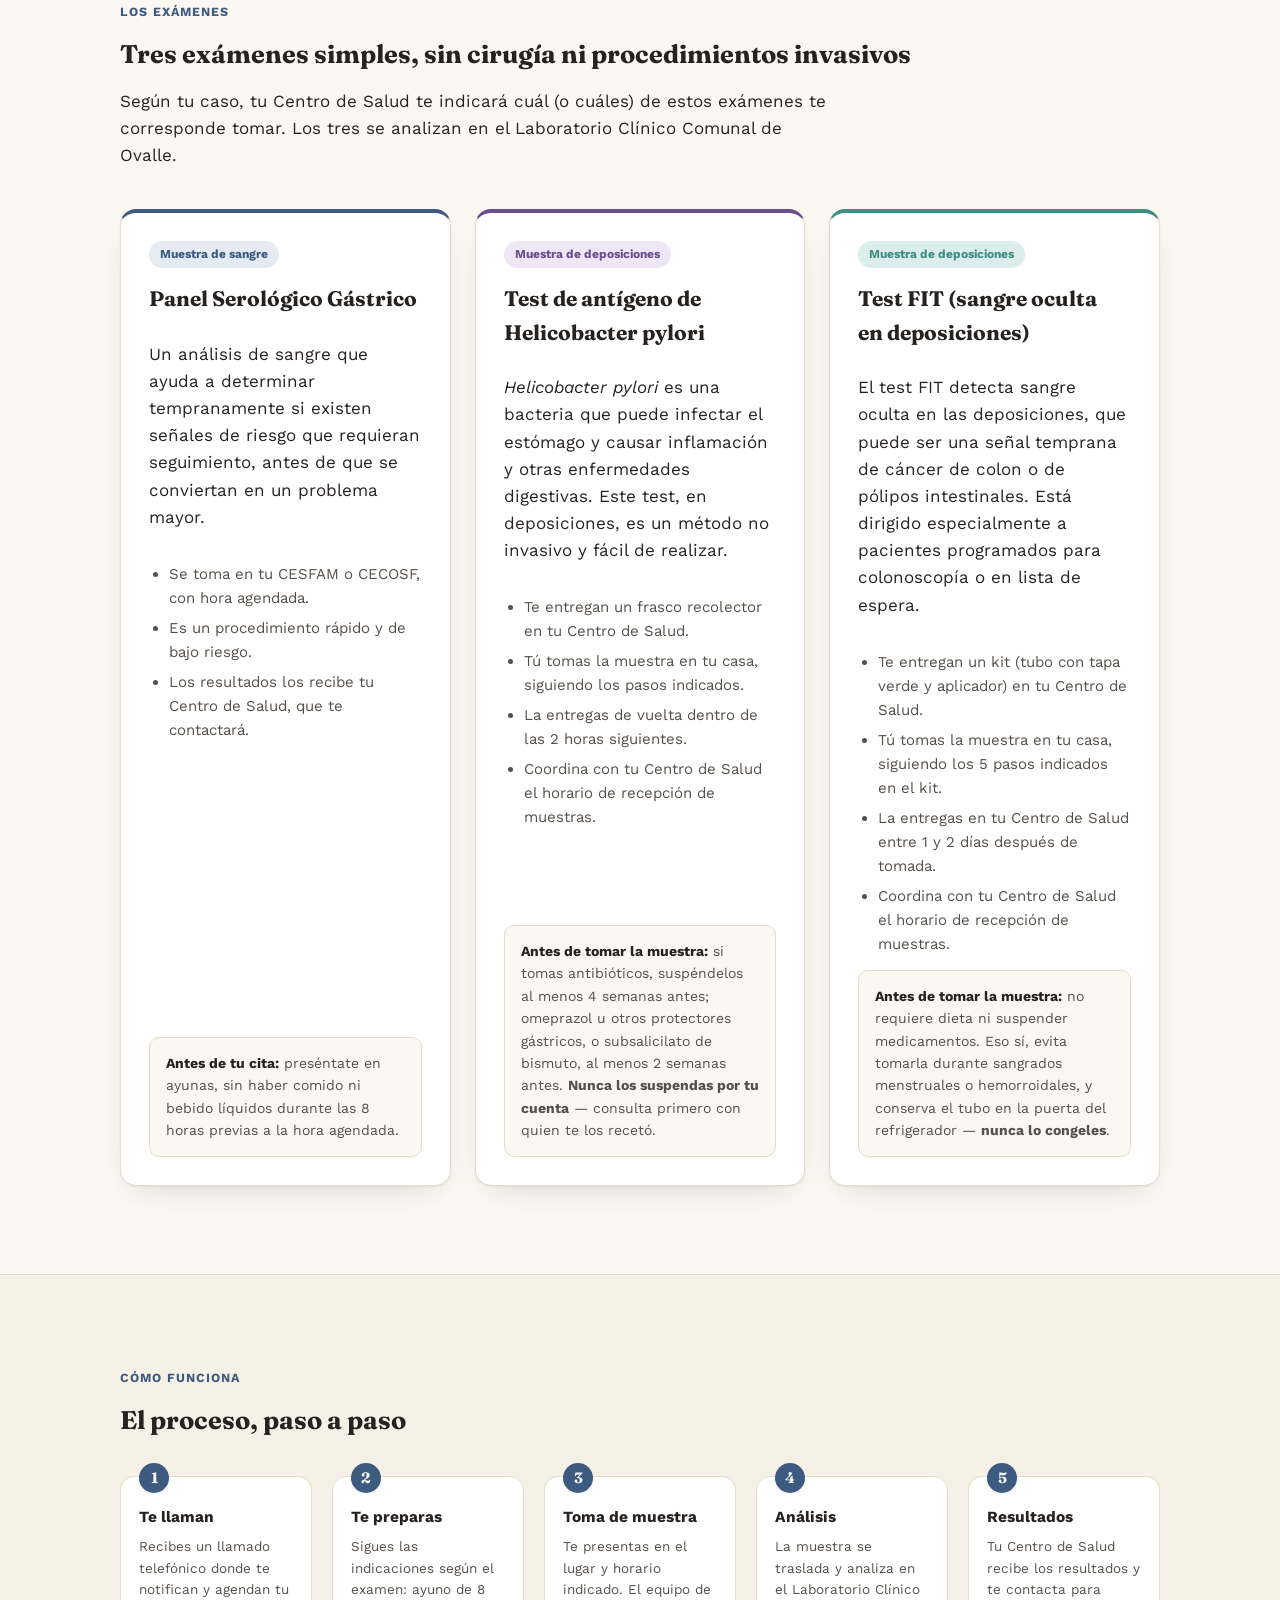
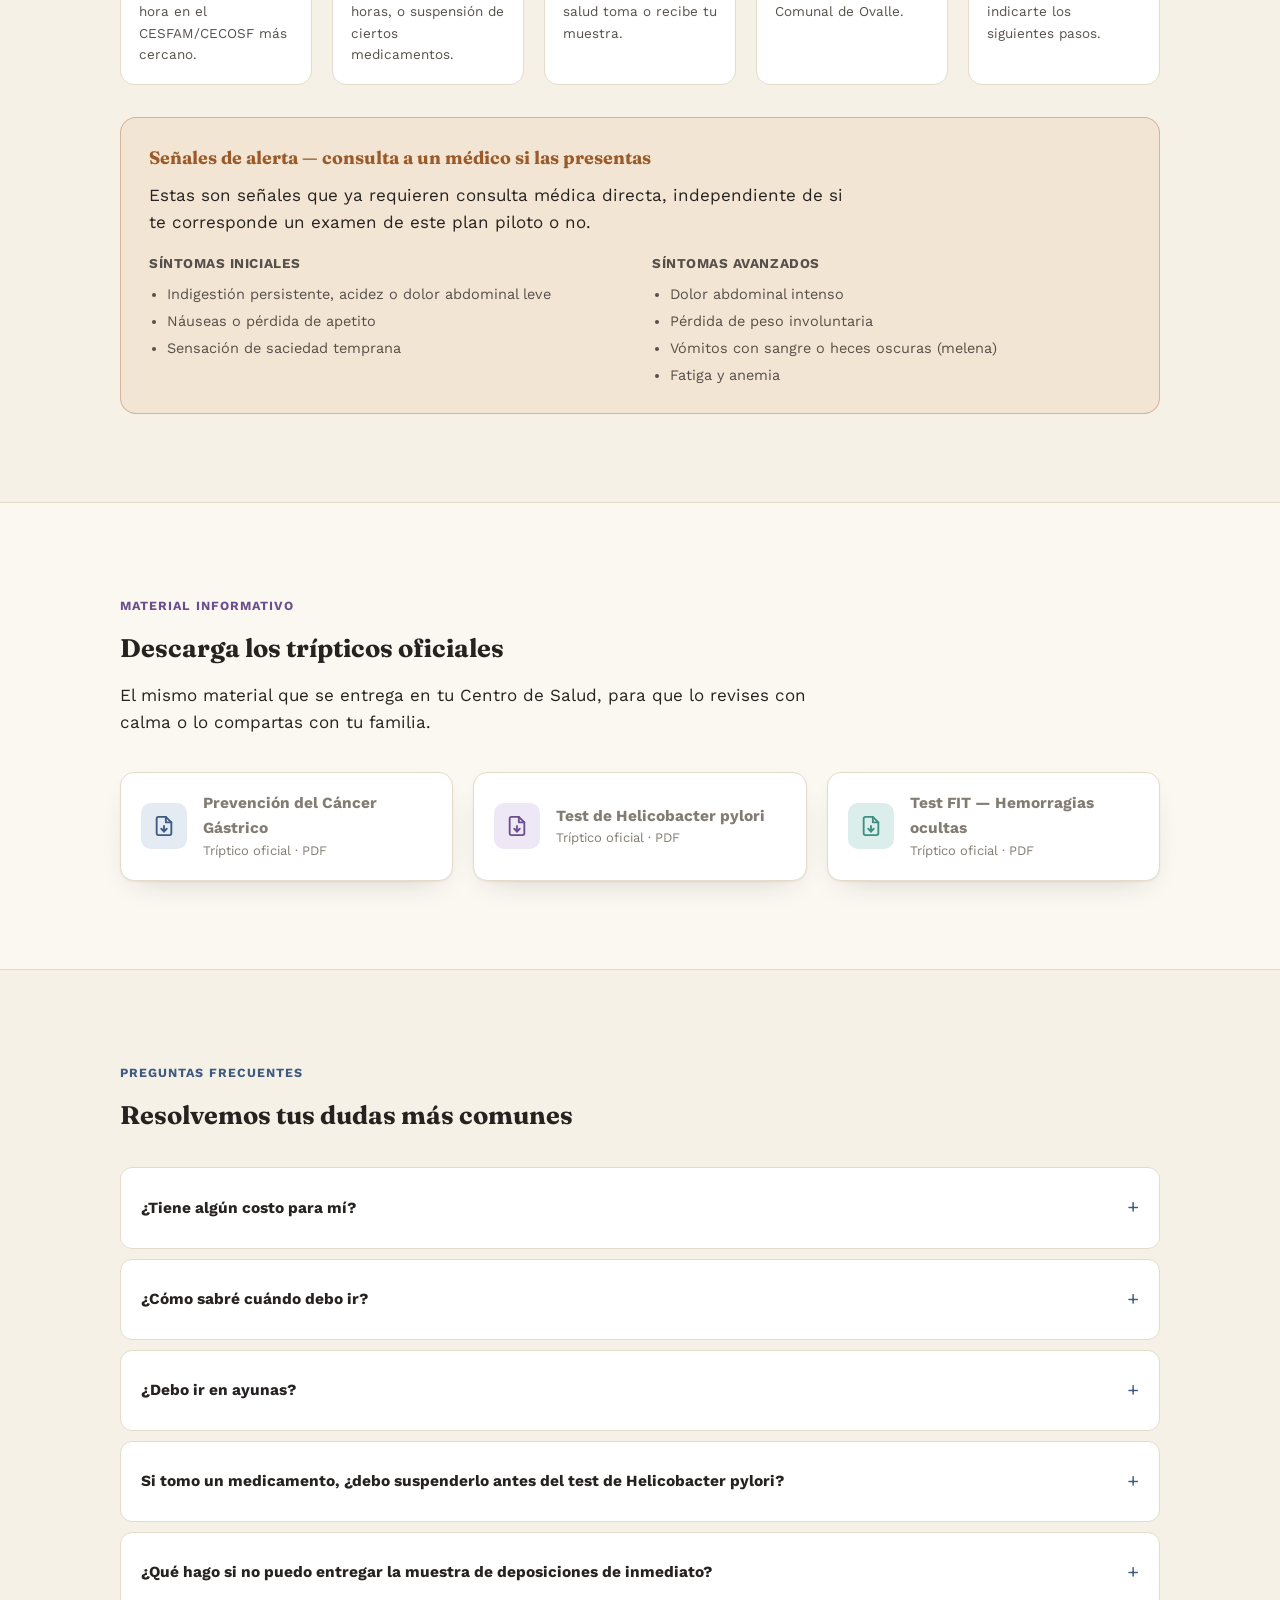
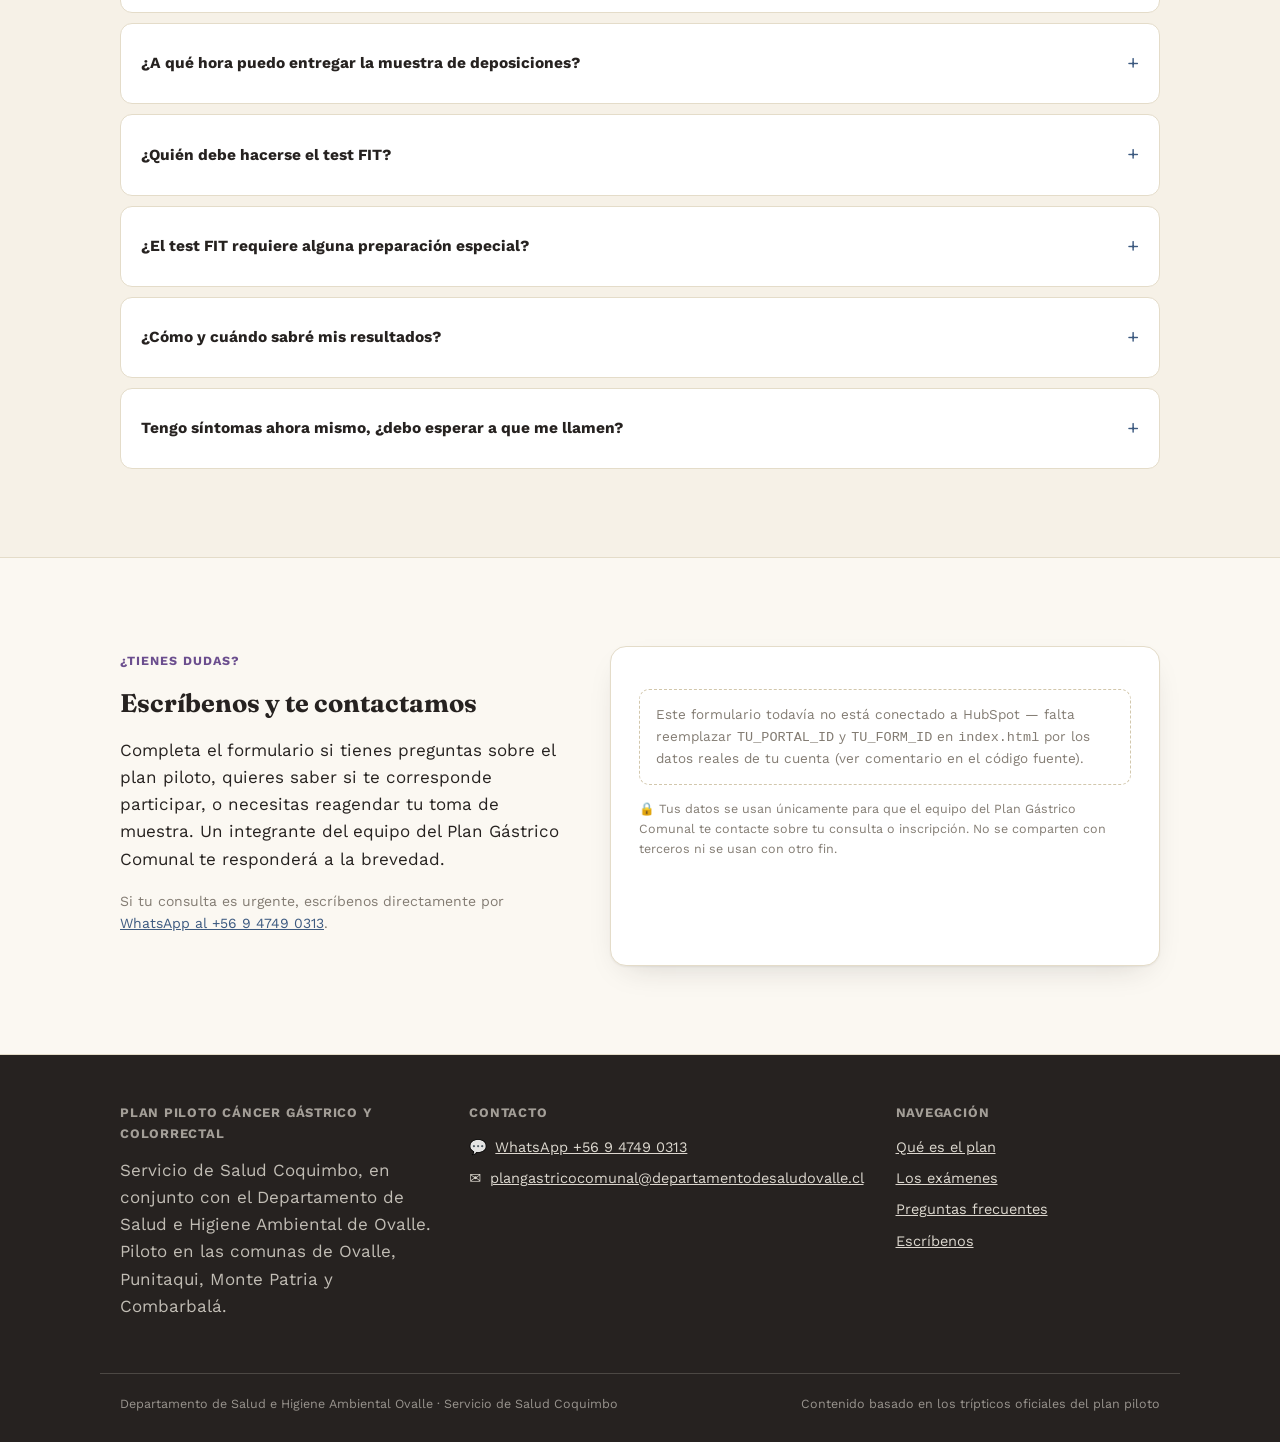
==== commit 12bc7ae0: "Quitar el script de redirección de master: GitHub Pages ahora sirve una rama aparte solo con la redi" ====
--- a/index.html
+++ b/index.html
@@ -4,27 +4,419 @@
 <meta charset="UTF-8">
 <meta name="viewport" content="width=device-width, initial-scale=1">
 <title>Plan Piloto Cáncer Gástrico y Colorrectal</title>
+<meta name="description" content="Plan Piloto de Prevención de Cáncer Gástrico y Colorrectal — Servicio de Salud Coquimbo. Infórmate sobre los exámenes, cómo prepararte y resuelve tus dudas.">
+
+<!-- No queremos que el sitio aparezca en buscadores por ahora (difusión solo
+     por link directo/WhatsApp) -->
 <meta name="robots" content="noindex, nofollow">
-<link rel="canonical" href="https://plan-gastrico-landing.pages.dev/">
-<meta http-equiv="refresh" content="0; url=https://plan-gastrico-landing.pages.dev/?utm_campaign=enlace_github">
+
+<!-- Vista previa al compartir el link (WhatsApp, Facebook, etc.) -->
+<meta property="og:type" content="website">
+<meta property="og:locale" content="es_CL">
+<meta property="og:url" content="https://plan-gastrico-landing.pages.dev/">
+<meta property="og:site_name" content="Plan Piloto Cáncer Gástrico y Colorrectal">
+<meta property="og:title" content="Plan Piloto Cáncer Gástrico y Colorrectal">
+<meta property="og:description" content="Exámenes gratuitos y no invasivos para detectar a tiempo el cáncer gástrico y colorrectal. Infórmate, agenda y resuelve tus dudas.">
+<meta property="og:image" content="https://plan-gastrico-landing.pages.dev/assets/og-image.png">
+<meta property="og:image:width" content="1200">
+<meta property="og:image:height" content="630">
+<meta name="twitter:card" content="summary_large_image">
+<meta name="twitter:title" content="Plan Piloto Cáncer Gástrico y Colorrectal">
+<meta name="twitter:description" content="Exámenes gratuitos y no invasivos para detectar a tiempo el cáncer gástrico y colorrectal.">
+<meta name="twitter:image" content="https://plan-gastrico-landing.pages.dev/assets/og-image.png">
+
+<link rel="icon" href="data:,">
+<link rel="preconnect" href="https://fonts.googleapis.com">
+<link rel="preconnect" href="https://fonts.gstatic.com" crossorigin>
+<link href="https://fonts.googleapis.com/css2?family=Fraunces:ital,opsz,wght@0,9..144,500;0,9..144,600;0,9..144,700;1,9..144,500&family=Work+Sans:wght@400;500;600;700&display=swap" rel="stylesheet">
+<link rel="stylesheet" href="css/styles.css">
+
+<!-- ============================================================================
+     Google Analytics 4
+     TODO: reemplaza G-XXXXXXXXXX por tu Measurement ID real de GA4
+     (Admin > Flujos de datos > tu flujo web > Measurement ID, en analytics.google.com)
+     ============================================================================ -->
+<script async src="https://www.googletagmanager.com/gtag/js?id=G-XXXXXXXXXX"></script>
 <script>
-  // Conserva la ruta, los parámetros y el hash al redirigir.
-  (function () {
-    var ruta = location.pathname.replace(/^\/plan-gastrico-landing/, '') || '/';
-    var q = location.search || '';
-    if (q.indexOf('utm_campaign=') === -1) q += (q ? '&' : '?') + 'utm_campaign=enlace_github';
-    location.replace('https://plan-gastrico-landing.pages.dev' + ruta + q + location.hash);
-  })();
+  window.dataLayer = window.dataLayer || [];
+  function gtag(){dataLayer.push(arguments);}
+  gtag('js', new Date());
+  gtag('config', 'G-XXXXXXXXXX');
 </script>
-<style>
-  body{font-family:system-ui,-apple-system,"Segoe UI",sans-serif;max-width:32rem;margin:15vh auto;padding:0 1.25rem;text-align:center;line-height:1.5;color:#1f2937}
-  a{color:#0b5ed7}
-  @media (prefers-color-scheme:dark){body{background:#111827;color:#e5e7eb}a{color:#7ab0ff}}
-</style>
 </head>
 <body>
-<h1>Plan Piloto Cáncer Gástrico y Colorrectal</h1>
-<p>Esta página cambió de dirección.</p>
-<p><a href="https://plan-gastrico-landing.pages.dev/?utm_campaign=enlace_github">Ir a la página del plan piloto</a></p>
+<a class="skip-link" href="#contenido">Saltar al contenido</a>
+
+<header class="site">
+  <div class="container nav-row">
+    <div class="brand">
+      <strong>Plan Piloto Cáncer Gástrico</strong>
+      <span>Servicio de Salud Coquimbo</span>
+    </div>
+    <nav class="links" aria-label="Navegación principal">
+      <a href="#que-es">Qué es</a>
+      <a href="#examenes">Los exámenes</a>
+      <a href="#proceso">Cómo se hace</a>
+      <a href="#preguntas">Preguntas frecuentes</a>
+      <a href="#contacto">Contacto</a>
+    </nav>
+    <a class="nav-phone" href="https://wa.me/56947490313" target="_blank" rel="noopener">
+      <svg width="18" height="18" viewBox="0 0 24 24" fill="none" stroke="currentColor" stroke-width="2" stroke-linecap="round" stroke-linejoin="round"><path d="M21 11.5a8.38 8.38 0 0 1-.9 3.8 8.5 8.5 0 0 1-7.6 4.7 8.38 8.38 0 0 1-3.8-.9L3 21l1.9-5.7a8.38 8.38 0 0 1-.9-3.8 8.5 8.5 0 0 1 4.7-7.6 8.38 8.38 0 0 1 3.8-.9h.5a8.48 8.48 0 0 1 8 8v.5z"/></svg>
+      WhatsApp +56 9 4749 0313
+    </a>
+  </div>
+</header>
+
+<main id="contenido">
+
+  <!-- ================= HERO ================= -->
+  <section class="hero">
+    <div class="container hero-grid">
+      <div>
+        <p class="eyebrow blue">Plan piloto · Ovalle · Punitaqui · Monte Patria · Combarbalá</p>
+        <h1>Detectar a tiempo el cáncer gástrico y colorrectal salva vidas</h1>
+        <p class="lede">El Servicio de Salud Coquimbo y el Departamento de Salud de Ovalle están
+          realizando exámenes gratuitos y no invasivos para detectar a tiempo señales de riesgo de
+          cáncer gástrico y colorrectal. Es rápido, es simple, y se hace en tu propio Centro de Salud.</p>
+        <p class="hero-quote">"Detectar a tiempo salva vidas. Hazte tu examen y cuida tu salud."</p>
+        <div class="hero-actions">
+          <a class="btn btn-primary" href="#inscripcion">Quiero más información</a>
+          <a class="btn btn-ghost" href="#examenes">Ver los exámenes</a>
+        </div>
+        <div class="comunas-strip" aria-label="Comunas del plan piloto">
+          <span class="comuna-chip">📍 Ovalle</span>
+          <span class="comuna-chip">📍 Punitaqui</span>
+          <span class="comuna-chip">📍 Monte Patria</span>
+          <span class="comuna-chip">📍 Combarbalá</span>
+        </div>
+      </div>
+      <div class="hero-art" role="note" aria-label="Datos clave">
+        <div class="stat"><b>3</b><span>exámenes no invasivos: uno de sangre, dos de deposiciones</span></div>
+        <div class="stat"><b>0</b><span>costo para ti — es parte del plan piloto comunal</span></div>
+        <div class="stat"><b>1</b><span>llamado telefónico y listo: te agendan en tu CESFAM</span></div>
+      </div>
+    </div>
+  </section>
+
+  <!-- ================= QUÉ ES / POR QUÉ ================= -->
+  <section id="que-es">
+    <div class="container split">
+      <div>
+        <p class="eyebrow blue">Qué es este plan</p>
+        <h2>Una estrategia para detectar a tiempo, sin procedimientos invasivos</h2>
+        <p>El Plan Piloto de Prevención de Cáncer Gástrico y Colorrectal es una estrategia de salud
+          pública que busca mejorar la detección temprana de estos dos tipos de cáncer, priorizando
+          a pacientes con antecedentes de riesgo o en listas de espera, y usando exámenes simples y
+          no invasivos — antes de llegar a procedimientos más complejos como la endoscopía o la
+          colonoscopía.</p>
+        <p>Si te contactan para participar, es porque tu Centro de Salud te identificó como parte de
+          la población que este plan busca cuidar primero. Participar toma solo un par de visitas
+          a tu CESFAM o CECOSF más cercano.</p>
+      </div>
+      <div>
+        <p class="eyebrow violet">¿Sabías que...?</p>
+        <ul class="fact-list">
+          <li><span class="dot">1</span><span>Chile tiene una de las tasas más altas de cáncer gástrico del mundo.</span></li>
+          <li><span class="dot">2</span><span>La bacteria <em>Helicobacter pylori</em> es uno de los principales factores de riesgo.</span></li>
+          <li><span class="dot">3</span><span>El consumo excesivo de sal, alimentos procesados y alcohol también aumenta el riesgo.</span></li>
+          <li><span class="dot">4</span><span>El tabaquismo y los antecedentes familiares directos también influyen.</span></li>
+          <li><span class="dot">5</span><span>Detectado a tiempo, el tratamiento tiene muchas más posibilidades de éxito.</span></li>
+        </ul>
+      </div>
+    </div>
+  </section>
+
+  <!-- ================= LOS EXÁMENES ================= -->
+  <section id="examenes" style="background:var(--surface-tint); border-block:1px solid var(--line);">
+    <div class="container">
+      <p class="eyebrow blue">Los exámenes</p>
+      <h2>Tres exámenes simples, sin cirugía ni procedimientos invasivos</h2>
+      <p>Según tu caso, tu Centro de Salud te indicará cuál (o cuáles) de estos exámenes te
+        corresponde tomar. Los tres se analizan en el Laboratorio Clínico Comunal de Ovalle.</p>
+
+      <div class="exams-grid">
+        <article class="exam-card blue">
+          <span class="tag">Muestra de sangre</span>
+          <h3>Panel Serológico Gástrico</h3>
+          <p>Un análisis de sangre que ayuda a determinar tempranamente si existen señales de
+            riesgo que requieran seguimiento, antes de que se conviertan en un problema mayor.</p>
+          <ul>
+            <li>Se toma en tu CESFAM o CECOSF, con hora agendada.</li>
+            <li>Es un procedimiento rápido y de bajo riesgo.</li>
+            <li>Los resultados los recibe tu Centro de Salud, que te contactará.</li>
+          </ul>
+          <div class="prep"><b>Antes de tu cita:</b> preséntate en ayunas, sin haber comido ni
+            bebido líquidos durante las 8 horas previas a la hora agendada.</div>
+        </article>
+
+        <article class="exam-card violet">
+          <span class="tag">Muestra de deposiciones</span>
+          <h3>Test de antígeno de Helicobacter pylori</h3>
+          <p><em>Helicobacter pylori</em> es una bacteria que puede infectar el estómago y causar
+            inflamación y otras enfermedades digestivas. Este test, en deposiciones, es un método
+            no invasivo y fácil de realizar.</p>
+          <ul>
+            <li>Te entregan un frasco recolector en tu Centro de Salud.</li>
+            <li>Tú tomas la muestra en tu casa, siguiendo los pasos indicados.</li>
+            <li>La entregas de vuelta dentro de las 2 horas siguientes.</li>
+            <li>Coordina con tu Centro de Salud el horario de recepción de muestras.</li>
+          </ul>
+          <div class="prep"><b>Antes de tomar la muestra:</b> si tomas antibióticos, suspéndelos
+            al menos 4 semanas antes; omeprazol u otros protectores gástricos, o subsalicilato de
+            bismuto, al menos 2 semanas antes. <strong>Nunca los suspendas por tu cuenta</strong> —
+            consulta primero con quien te los recetó.</div>
+        </article>
+
+        <article class="exam-card teal">
+          <span class="tag">Muestra de deposiciones</span>
+          <h3>Test FIT (sangre oculta en deposiciones)</h3>
+          <p>El test FIT detecta sangre oculta en las deposiciones, que puede ser una señal temprana
+            de cáncer de colon o de pólipos intestinales. Está dirigido especialmente a pacientes
+            programados para colonoscopía o en lista de espera.</p>
+          <ul>
+            <li>Te entregan un kit (tubo con tapa verde y aplicador) en tu Centro de Salud.</li>
+            <li>Tú tomas la muestra en tu casa, siguiendo los 5 pasos indicados en el kit.</li>
+            <li>La entregas en tu Centro de Salud entre 1 y 2 días después de tomada.</li>
+            <li>Coordina con tu Centro de Salud el horario de recepción de muestras.</li>
+          </ul>
+          <div class="prep"><b>Antes de tomar la muestra:</b> no requiere dieta ni suspender
+            medicamentos. Eso sí, evita tomarla durante sangrados menstruales o hemorroidales, y
+            conserva el tubo en la puerta del refrigerador — <strong>nunca lo congeles</strong>.</div>
+        </article>
+      </div>
+    </div>
+  </section>
+
+  <!-- ================= PROCESO PASO A PASO ================= -->
+  <section id="proceso">
+    <div class="container">
+      <p class="eyebrow blue">Cómo funciona</p>
+      <h2>El proceso, paso a paso</h2>
+      <div class="steps">
+        <div class="step">
+          <h4>Te llaman</h4>
+          <p>Recibes un llamado telefónico donde te notifican y agendan tu hora en el CESFAM/CECOSF más cercano.</p>
+        </div>
+        <div class="step">
+          <h4>Te preparas</h4>
+          <p>Sigues las indicaciones según el examen: ayuno de 8 horas, o suspensión de ciertos medicamentos.</p>
+        </div>
+        <div class="step">
+          <h4>Toma de muestra</h4>
+          <p>Te presentas en el lugar y horario indicado. El equipo de salud toma o recibe tu muestra.</p>
+        </div>
+        <div class="step">
+          <h4>Análisis</h4>
+          <p>La muestra se traslada y analiza en el Laboratorio Clínico Comunal de Ovalle.</p>
+        </div>
+        <div class="step">
+          <h4>Resultados</h4>
+          <p>Tu Centro de Salud recibe los resultados y te contacta para indicarte los siguientes pasos.</p>
+        </div>
+      </div>
+
+      <div class="alert-box">
+        <h3>Señales de alerta — consulta a un médico si las presentas</h3>
+        <p>Estas son señales que ya requieren consulta médica directa, independiente de si te
+          corresponde un examen de este plan piloto o no.</p>
+        <div class="symptoms-grid">
+          <div>
+            <h4>Síntomas iniciales</h4>
+            <ul>
+              <li>Indigestión persistente, acidez o dolor abdominal leve</li>
+              <li>Náuseas o pérdida de apetito</li>
+              <li>Sensación de saciedad temprana</li>
+            </ul>
+          </div>
+          <div>
+            <h4>Síntomas avanzados</h4>
+            <ul>
+              <li>Dolor abdominal intenso</li>
+              <li>Pérdida de peso involuntaria</li>
+              <li>Vómitos con sangre o heces oscuras (melena)</li>
+              <li>Fatiga y anemia</li>
+            </ul>
+          </div>
+        </div>
+      </div>
+    </div>
+  </section>
+
+  <!-- ================= DESCARGAS ================= -->
+  <section style="background:var(--surface-tint); border-block:1px solid var(--line);">
+    <div class="container">
+      <p class="eyebrow violet">Material informativo</p>
+      <h2>Descarga los trípticos oficiales</h2>
+      <p>El mismo material que se entrega en tu Centro de Salud, para que lo revises con calma o
+        lo compartas con tu familia.</p>
+      <div class="downloads-grid">
+        <a class="download-card blue" href="assets/triptico-prevencion-cancer-gastrico.pdf" download>
+          <span class="ico" aria-hidden="true">
+            <svg width="22" height="22" viewBox="0 0 24 24" fill="none" stroke="currentColor" stroke-width="2" stroke-linecap="round" stroke-linejoin="round"><path d="M14 2H6a2 2 0 0 0-2 2v16a2 2 0 0 0 2 2h12a2 2 0 0 0 2-2V8z"/><path d="M14 2v6h6"/><path d="M12 18v-6"/><path d="m9 15 3 3 3-3"/></svg>
+          </span>
+          <span><strong>Prevención del Cáncer Gástrico</strong><span>Tríptico oficial · PDF</span></span>
+        </a>
+        <a class="download-card violet" href="assets/triptico-helicobacter-pylori.pdf" download>
+          <span class="ico" aria-hidden="true">
+            <svg width="22" height="22" viewBox="0 0 24 24" fill="none" stroke="currentColor" stroke-width="2" stroke-linecap="round" stroke-linejoin="round"><path d="M14 2H6a2 2 0 0 0-2 2v16a2 2 0 0 0 2 2h12a2 2 0 0 0 2-2V8z"/><path d="M14 2v6h6"/><path d="M12 18v-6"/><path d="m9 15 3 3 3-3"/></svg>
+          </span>
+          <span><strong>Test de Helicobacter pylori</strong><span>Tríptico oficial · PDF</span></span>
+        </a>
+        <a class="download-card teal" href="assets/triptico-test-fit.pdf" download>
+          <span class="ico" aria-hidden="true">
+            <svg width="22" height="22" viewBox="0 0 24 24" fill="none" stroke="currentColor" stroke-width="2" stroke-linecap="round" stroke-linejoin="round"><path d="M14 2H6a2 2 0 0 0-2 2v16a2 2 0 0 0 2 2h12a2 2 0 0 0 2-2V8z"/><path d="M14 2v6h6"/><path d="M12 18v-6"/><path d="m9 15 3 3 3-3"/></svg>
+          </span>
+          <span><strong>Test FIT — Hemorragias ocultas</strong><span>Tríptico oficial · PDF</span></span>
+        </a>
+      </div>
+    </div>
+  </section>
+
+  <!-- ================= FAQ ================= -->
+  <section id="preguntas">
+    <div class="container">
+      <p class="eyebrow blue">Preguntas frecuentes</p>
+      <h2>Resolvemos tus dudas más comunes</h2>
+      <div class="faq">
+        <details>
+          <summary>¿Tiene algún costo para mí?</summary>
+          <p>No. Los exámenes de este plan piloto son gratuitos para las y los pacientes de Ovalle,
+            Punitaqui, Monte Patria y Combarbalá que sean contactados por su Centro de Salud.</p>
+        </details>
+        <details>
+          <summary>¿Cómo sabré cuándo debo ir?</summary>
+          <p>Recibirás un llamado telefónico de tu Centro de Salud, donde te notificarán y
+            agendarán la hora para tu toma de muestra.</p>
+        </details>
+        <details>
+          <summary>¿Debo ir en ayunas?</summary>
+          <p>Solo para el Panel Serológico Gástrico (examen de sangre): sin alimentos ni líquidos
+            durante las 8 horas previas a tu hora agendada. Los exámenes de deposiciones (test de
+            Helicobacter pylori y test FIT) no requieren ayuno — el de H. pylori sí exige revisar si
+            debes suspender algún medicamento (ver la tarjeta del examen más arriba).</p>
+        </details>
+        <details>
+          <summary>Si tomo un medicamento, ¿debo suspenderlo antes del test de Helicobacter pylori?</summary>
+          <p>Depende del medicamento: antibióticos (4 semanas antes), omeprazol/esomeprazol/
+            pantoprazol/lanzoprazol o subsalicilato de bismuto (2 semanas antes). Si te lo recetó un
+            médico, no lo suspendas por tu cuenta — consulta primero con quien te lo recetó, o
+            espera a terminar tu tratamiento antes de tomar la muestra.</p>
+        </details>
+        <details>
+          <summary>¿Qué hago si no puedo entregar la muestra de deposiciones de inmediato?</summary>
+          <p>Depende del examen. Para el test de <strong>Helicobacter pylori</strong>: refrigérala
+            hasta por 24 horas, idealmente entrégala dentro de las 2 horas siguientes a la toma. Para
+            el <strong>test FIT</strong>: consérvala en la puerta del refrigerador y entrégala dentro
+            de 1 a 2 días. En ambos casos, <strong>nunca la congeles</strong>.</p>
+        </details>
+        <details>
+          <summary>¿A qué hora puedo entregar la muestra de deposiciones?</summary>
+          <p>El horario de recepción de muestras de deposición (Helicobacter pylori y FIT) puede
+            variar entre centros de salud. Coordina con tu CESFAM o CECOSF el horario exacto en el
+            momento en que te entreguen el frasco o el kit, para no correr riesgo de que la muestra
+            se eche a perder esperando a ser recibida.</p>
+        </details>
+        <details>
+          <summary>¿Quién debe hacerse el test FIT?</summary>
+          <p>El test FIT está dirigido especialmente a pacientes programados para colonoscopía o que
+            están en lista de espera para ese procedimiento, contactados por el equipo del
+            Departamento de Salud Municipal. Detecta sangre oculta en las deposiciones, una señal
+            temprana de cáncer de colon o de pólipos intestinales.</p>
+        </details>
+        <details>
+          <summary>¿El test FIT requiere alguna preparación especial?</summary>
+          <p>No requiere dieta ni suspender medicamentos. Solo evita tomar la muestra durante
+            sangrados menstruales o hemorroidales, ya que pueden alterar el resultado.</p>
+        </details>
+        <details>
+          <summary>¿Cómo y cuándo sabré mis resultados?</summary>
+          <p>Los resultados se envían a tu Centro de Salud. El equipo de salud se contactará
+            contigo para indicarte las acciones a seguir, según corresponda.</p>
+        </details>
+        <details>
+          <summary>Tengo síntomas ahora mismo, ¿debo esperar a que me llamen?</summary>
+          <p>No. Si presentas alguna de las señales de alerta indicadas más arriba (especialmente
+            las avanzadas), consulta a un médico directamente en tu Centro de Salud, sin esperar el
+            llamado de este plan piloto.</p>
+        </details>
+      </div>
+    </div>
+  </section>
+
+  <!-- ================= FORMULARIO ================= -->
+  <section id="inscripcion" class="form-section">
+    <div class="container form-wrap">
+      <div>
+        <p class="eyebrow violet">¿Tienes dudas?</p>
+        <h2>Escríbenos y te contactamos</h2>
+        <p>Completa el formulario si tienes preguntas sobre el plan piloto, quieres saber si te
+          corresponde participar, o necesitas reagendar tu toma de muestra. Un integrante del
+          equipo del Plan Gástrico Comunal te responderá a la brevedad.</p>
+        <p style="color:var(--ink-faint); font-size:14px;">Si tu consulta es urgente, escríbenos
+          directamente por <a href="https://wa.me/56947490313" target="_blank" rel="noopener">WhatsApp al +56 9 4749 0313</a>.</p>
+      </div>
+      <div class="form-card">
+        <!-- ====================================================================
+             Formulario de HubSpot
+             TODO: reemplaza TU_PORTAL_ID y TU_FORM_ID por los datos reales de tu
+             cuenta de HubSpot (Marketing > Formularios > [tu formulario] >
+             Compartir > Insertar código > "ID de la región/portal" y "ID del
+             formulario"). La región ("na1") también puede variar según tu
+             cuenta — revísala en el mismo panel de HubSpot.
+             ==================================================================== -->
+        <div id="hubspot-form-container"></div>
+        <script src="https://js.hsforms.net/forms/embed/TU_PORTAL_ID.js" defer></script>
+        <script>
+          window.addEventListener('DOMContentLoaded', function () {
+            if (window.hbspt) {
+              hbspt.forms.create({
+                region: "na1",
+                portalId: "TU_PORTAL_ID",
+                formId: "TU_FORM_ID",
+                target: "#hubspot-form-container"
+              });
+            }
+          });
+        </script>
+        <p class="form-fallback-note">Este formulario todavía no está conectado a HubSpot — falta
+          reemplazar <code>TU_PORTAL_ID</code> y <code>TU_FORM_ID</code> en <code>index.html</code>
+          por los datos reales de tu cuenta (ver comentario en el código fuente).</p>
+        <p style="font-size:12.5px; color:var(--ink-faint); margin-top:14px;">🔒 Tus datos se usan
+          únicamente para que el equipo del Plan Gástrico Comunal te contacte sobre tu consulta o
+          inscripción. No se comparten con terceros ni se usan con otro fin.</p>
+      </div>
+    </div>
+  </section>
+
+</main>
+
+<footer class="site" id="contacto">
+  <div class="container footer-grid">
+    <div>
+      <h4>Plan Piloto Cáncer Gástrico y Colorrectal</h4>
+      <p style="color:inherit; max-width:38ch; opacity:.85;">Servicio de Salud Coquimbo, en
+        conjunto con el Departamento de Salud e Higiene Ambiental de Ovalle. Piloto en las comunas
+        de Ovalle, Punitaqui, Monte Patria y Combarbalá.</p>
+    </div>
+    <div>
+      <h4>Contacto</h4>
+      <div class="contact-line">💬 <a href="https://wa.me/56947490313" target="_blank" rel="noopener">WhatsApp +56 9 4749 0313</a></div>
+      <div class="contact-line">✉️ <a href="mailto:plangastricocomunal@departamentodesaludovalle.cl">plangastricocomunal@departamentodesaludovalle.cl</a></div>
+    </div>
+    <div>
+      <h4>Navegación</h4>
+      <div class="contact-line"><a href="#que-es">Qué es el plan</a></div>
+      <div class="contact-line"><a href="#examenes">Los exámenes</a></div>
+      <div class="contact-line"><a href="#preguntas">Preguntas frecuentes</a></div>
+      <div class="contact-line"><a href="#inscripcion">Escríbenos</a></div>
+    </div>
+  </div>
+  <div class="container footer-bottom">
+    <span>Departamento de Salud e Higiene Ambiental Ovalle · Servicio de Salud Coquimbo</span>
+    <span>Contenido basado en los trípticos oficiales del plan piloto</span>
+  </div>
+</footer>
+
+<script src="js/main.js"></script>
 </body>
 </html>
--- a/css/styles.css
+++ b/css/styles.css
@@ -0,0 +1,477 @@
+/* ============================================================================
+   Plan Piloto Cáncer Gástrico y Colorrectal — Landing page de pacientes
+   Servicio de Salud Coquimbo · Departamento de Salud e Higiene Ambiental Ovalle
+   ============================================================================ */
+
+:root {
+  --ink: #262220;
+  --ink-soft: #55504A;
+  --ink-faint: #837C73;
+  --bg: #F6F1E7;
+  --surface: #FFFFFF;
+  --surface-tint: #FBF8F2;
+  --line: #E4DCC9;
+  --line-strong: #D2C7AC;
+
+  --blue: #3D5A80;
+  --blue-ink: #F5F8FC;
+  --blue-soft: #E4EBF3;
+  --blue-line: #C4D2E3;
+
+  --violet: #6B4E8E;
+  --violet-ink: #FAF7FD;
+  --violet-soft: #EEE7F5;
+  --violet-line: #D7C9E7;
+
+  --teal: #3F8E82;
+  --teal-ink: #F3FBFA;
+  --teal-soft: #DCEEEB;
+  --teal-line: #B9DAD3;
+
+  --warn: #9A5B2A;
+  --warn-soft: #F3E5D4;
+
+  --shadow: 0 1px 2px rgba(38, 34, 32, .06), 0 12px 32px -16px rgba(38, 34, 32, .22);
+  --radius: 16px;
+}
+
+@media (prefers-color-scheme: dark) {
+  :root:not([data-theme="light"]) {
+    --ink: #ECE7DD;
+    --ink-soft: #C7C0B4;
+    --ink-faint: #968E80;
+    --bg: #1B1712;
+    --surface: #241F19;
+    --surface-tint: #2A241D;
+    --line: #3A342B;
+    --line-strong: #4A4235;
+
+    --blue: #8FADD4;
+    --blue-ink: #101823;
+    --blue-soft: #23324A;
+    --blue-line: #3C4F6C;
+
+    --violet: #C3AAE6;
+    --violet-ink: #1A1424;
+    --violet-soft: #362A47;
+    --violet-line: #4E3D64;
+
+    --teal: #7FC4B8;
+    --teal-ink: #0F2622;
+    --teal-soft: #1E3A35;
+    --teal-line: #33564E;
+
+    --warn: #E0A468;
+    --warn-soft: #3A2C1C;
+
+    --shadow: 0 1px 2px rgba(0,0,0,.4), 0 16px 40px -20px rgba(0,0,0,.7);
+  }
+}
+:root[data-theme="dark"] {
+  --ink: #ECE7DD; --ink-soft: #C7C0B4; --ink-faint: #968E80;
+  --bg: #1B1712; --surface: #241F19; --surface-tint: #2A241D;
+  --line: #3A342B; --line-strong: #4A4235;
+  --blue: #8FADD4; --blue-ink: #101823; --blue-soft: #23324A; --blue-line: #3C4F6C;
+  --violet: #C3AAE6; --violet-ink: #1A1424; --violet-soft: #362A47; --violet-line: #4E3D64;
+  --teal: #7FC4B8; --teal-ink: #0F2622; --teal-soft: #1E3A35; --teal-line: #33564E;
+  --warn: #E0A468; --warn-soft: #3A2C1C;
+  --shadow: 0 1px 2px rgba(0,0,0,.4), 0 16px 40px -20px rgba(0,0,0,.7);
+}
+
+* { box-sizing: border-box; }
+html { scroll-behavior: smooth; }
+body {
+  margin: 0;
+  background: var(--bg);
+  color: var(--ink);
+  font-family: 'Work Sans', system-ui, sans-serif;
+  font-size: 17px;
+  line-height: 1.6;
+  -webkit-font-smoothing: antialiased;
+}
+img { max-width: 100%; display: block; }
+h1, h2, h3 { font-family: 'Fraunces', Georgia, serif; text-wrap: balance; margin: 0 0 .5em; color: var(--ink); }
+p { margin: 0 0 1em; max-width: 65ch; }
+a { color: var(--blue); }
+[hidden] { display: none !important; }
+
+.container {
+  max-width: 1080px;
+  margin: 0 auto;
+  padding-inline: 20px;
+}
+section { padding-block: 56px; }
+@media (min-width: 760px) { section { padding-block: 88px; } }
+
+.eyebrow {
+  display: inline-block;
+  font-size: 12.5px;
+  font-weight: 700;
+  letter-spacing: .08em;
+  text-transform: uppercase;
+  margin: 0 0 12px;
+}
+.eyebrow.blue { color: var(--blue); }
+.eyebrow.violet { color: var(--violet); }
+
+/* ---- Header / nav ---- */
+header.site {
+  position: sticky;
+  top: 0;
+  z-index: 40;
+  background: color-mix(in srgb, var(--bg) 92%, transparent);
+  backdrop-filter: blur(8px);
+  border-bottom: 1px solid var(--line);
+}
+.nav-row {
+  display: flex;
+  align-items: center;
+  justify-content: space-between;
+  gap: 16px;
+  padding-block: 14px;
+}
+.brand {
+  display: flex;
+  flex-direction: column;
+  line-height: 1.25;
+}
+.brand strong { font-family: 'Fraunces', serif; font-size: 17px; }
+.brand span { font-size: 11.5px; color: var(--ink-faint); letter-spacing: .02em; }
+nav.links {
+  display: none;
+  gap: 22px;
+  font-size: 14.5px;
+  font-weight: 600;
+}
+nav.links a { color: var(--ink-soft); text-decoration: none; }
+nav.links a:hover { color: var(--blue); }
+@media (min-width: 860px) { nav.links { display: flex; } }
+.nav-phone {
+  display: flex;
+  align-items: center;
+  gap: 8px;
+  font-weight: 700;
+  font-size: 14.5px;
+  color: var(--ink);
+  text-decoration: none;
+  white-space: nowrap;
+}
+.nav-phone svg { flex-shrink: 0; }
+
+/* ---- Buttons ---- */
+.btn {
+  display: inline-flex;
+  align-items: center;
+  gap: 8px;
+  font: inherit;
+  font-weight: 700;
+  font-size: 15px;
+  padding: 13px 24px;
+  border-radius: 100px;
+  border: 1px solid transparent;
+  cursor: pointer;
+  text-decoration: none;
+  transition: transform .12s ease;
+}
+.btn:active { transform: scale(.98); }
+.btn-primary { background: var(--blue); color: var(--blue-ink); }
+.btn-ghost { background: transparent; color: var(--ink); border-color: var(--line-strong); }
+.btn-violet { background: var(--violet); color: var(--violet-ink); }
+.btn-outline-blue { background: var(--blue-soft); color: var(--blue); border-color: var(--blue-line); }
+.btn-outline-violet { background: var(--violet-soft); color: var(--violet); border-color: var(--violet-line); }
+
+/* ---- Hero ---- */
+.hero { padding-top: 64px; }
+.hero-grid {
+  display: grid;
+  gap: 36px;
+  align-items: center;
+}
+@media (min-width: 860px) { .hero-grid { grid-template-columns: 1.1fr .9fr; gap: 48px; } }
+.hero h1 { font-size: clamp(30px, 4.6vw, 46px); }
+.hero .lede { font-size: 18px; color: var(--ink-soft); max-width: 52ch; }
+.hero-quote {
+  font-family: 'Fraunces', serif;
+  font-style: italic;
+  font-size: 19px;
+  color: var(--blue);
+  border-left: 3px solid var(--blue);
+  padding-left: 16px;
+  margin: 20px 0 28px;
+}
+.hero-actions { display: flex; flex-wrap: wrap; gap: 12px; }
+.hero-art {
+  background: var(--surface);
+  border: 1px solid var(--line);
+  border-radius: var(--radius);
+  box-shadow: var(--shadow);
+  padding: 28px;
+}
+.hero-art .stat { display: flex; justify-content: space-between; align-items: baseline; padding-block: 12px; border-bottom: 1px dashed var(--line); }
+.hero-art .stat:last-child { border-bottom: none; }
+.hero-art .stat b { font-family: 'Fraunces', serif; font-size: 26px; color: var(--blue); }
+.hero-art .stat span { font-size: 13.5px; color: var(--ink-soft); max-width: 22ch; text-align: right; }
+
+/* ---- Comunas strip ---- */
+.comunas-strip {
+  display: flex;
+  flex-wrap: wrap;
+  gap: 10px;
+  margin-top: 28px;
+}
+.comuna-chip {
+  background: var(--surface);
+  border: 1px solid var(--line-strong);
+  border-radius: 100px;
+  padding: 7px 16px;
+  font-size: 13.5px;
+  font-weight: 600;
+  color: var(--ink-soft);
+}
+
+/* ---- Qué es / Por qué ---- */
+.split {
+  display: grid;
+  gap: 40px;
+}
+@media (min-width: 860px) { .split { grid-template-columns: 1fr 1fr; gap: 56px; } }
+.fact-list { list-style: none; margin: 0; padding: 0; display: grid; gap: 14px; }
+.fact-list li {
+  display: grid;
+  grid-template-columns: 28px 1fr;
+  gap: 12px;
+  align-items: start;
+  font-size: 15.5px;
+  color: var(--ink-soft);
+}
+.fact-list .dot {
+  width: 28px; height: 28px; border-radius: 50%;
+  background: var(--blue-soft); color: var(--blue);
+  display: flex; align-items: center; justify-content: center;
+  font-weight: 800; font-size: 13px; flex-shrink: 0;
+}
+
+/* ---- Exam cards ---- */
+.exams-grid {
+  display: grid;
+  gap: 24px;
+  margin-top: 40px;
+}
+@media (min-width: 640px) { .exams-grid { grid-template-columns: repeat(auto-fit, minmax(260px, 1fr)); } }
+.exam-card {
+  background: var(--surface);
+  border: 1px solid var(--line);
+  border-radius: var(--radius);
+  box-shadow: var(--shadow);
+  padding: 28px;
+  display: flex;
+  flex-direction: column;
+  gap: 14px;
+}
+.exam-card.blue { border-top: 4px solid var(--blue); }
+.exam-card.violet { border-top: 4px solid var(--violet); }
+.exam-card.teal { border-top: 4px solid var(--teal); }
+.exam-card h3 { font-size: 21px; }
+.exam-card .tag {
+  align-self: flex-start;
+  font-size: 12px; font-weight: 700; padding: 4px 11px; border-radius: 100px;
+}
+.exam-card.blue .tag { background: var(--blue-soft); color: var(--blue); }
+.exam-card.violet .tag { background: var(--violet-soft); color: var(--violet); }
+.exam-card.teal .tag { background: var(--teal-soft); color: var(--teal); }
+.exam-card ul { margin: 0; padding-left: 20px; font-size: 15px; color: var(--ink-soft); display: grid; gap: 6px; }
+.exam-card .prep {
+  margin-top: auto;
+  background: var(--surface-tint);
+  border: 1px solid var(--line);
+  border-radius: 10px;
+  padding: 14px 16px;
+  font-size: 14px;
+  color: var(--ink-soft);
+}
+.exam-card .prep b { color: var(--ink); }
+
+/* ---- Steps ---- */
+.steps {
+  counter-reset: step;
+  display: grid;
+  gap: 20px;
+  margin-top: 36px;
+}
+@media (min-width: 700px) { .steps { grid-template-columns: repeat(5, 1fr); } }
+.step {
+  position: relative;
+  background: var(--surface);
+  border: 1px solid var(--line);
+  border-radius: 14px;
+  padding: 22px 18px 18px;
+}
+.step::before {
+  counter-increment: step;
+  content: counter(step);
+  position: absolute; top: -14px; left: 18px;
+  width: 30px; height: 30px; border-radius: 50%;
+  background: var(--blue); color: var(--blue-ink);
+  display: flex; align-items: center; justify-content: center;
+  font-family: 'Fraunces', serif; font-weight: 700; font-size: 15px;
+  box-shadow: var(--shadow);
+}
+.step h4 { font-size: 15.5px; margin: 6px 0 6px; }
+.step p { font-size: 13.5px; color: var(--ink-soft); margin: 0; }
+
+/* ---- Alert / síntomas ---- */
+.alert-box {
+  background: var(--warn-soft);
+  border: 1px solid color-mix(in srgb, var(--warn) 35%, transparent);
+  border-radius: var(--radius);
+  padding: 26px 28px;
+  margin-top: 32px;
+}
+.alert-box h3 { color: var(--warn); font-size: 18px; }
+.symptoms-grid { display: grid; gap: 24px; margin-top: 12px; }
+@media (min-width: 700px) { .symptoms-grid { grid-template-columns: 1fr 1fr; } }
+.symptoms-grid h4 { font-size: 13.5px; text-transform: uppercase; letter-spacing: .04em; color: var(--ink-soft); margin: 0 0 8px; }
+.symptoms-grid ul { margin: 0; padding-left: 18px; font-size: 14.5px; color: var(--ink-soft); display: grid; gap: 4px; }
+
+/* ---- Downloads ---- */
+.downloads-grid { display: grid; gap: 20px; margin-top: 36px; }
+@media (min-width: 640px) { .downloads-grid { grid-template-columns: repeat(auto-fit, minmax(240px, 1fr)); } }
+.download-card {
+  display: flex;
+  align-items: center;
+  gap: 16px;
+  background: var(--surface);
+  border: 1px solid var(--line);
+  border-radius: 14px;
+  padding: 18px 20px;
+  text-decoration: none;
+  color: var(--ink);
+  box-shadow: var(--shadow);
+}
+.download-card .ico {
+  width: 46px; height: 46px; border-radius: 10px;
+  display: flex; align-items: center; justify-content: center;
+  flex-shrink: 0;
+}
+.download-card.blue .ico { background: var(--blue-soft); color: var(--blue); }
+.download-card.violet .ico { background: var(--violet-soft); color: var(--violet); }
+.download-card.teal .ico { background: var(--teal-soft); color: var(--teal); }
+.download-card strong { display: block; font-size: 15.5px; }
+.download-card span { font-size: 13px; color: var(--ink-faint); }
+
+/* ---- FAQ ---- */
+.faq { display: grid; gap: 10px; margin-top: 32px; }
+.faq details {
+  background: var(--surface);
+  border: 1px solid var(--line);
+  border-radius: 12px;
+  padding: 6px 20px;
+}
+.faq summary {
+  cursor: pointer;
+  font-weight: 700;
+  font-size: 15.5px;
+  padding: 16px 0;
+  list-style: none;
+  display: flex;
+  justify-content: space-between;
+  align-items: center;
+  gap: 12px;
+}
+.faq summary::-webkit-details-marker { display: none; }
+.faq summary::after {
+  content: '+';
+  font-family: 'Fraunces', serif;
+  font-size: 22px;
+  color: var(--blue);
+  transition: transform .15s ease;
+  flex-shrink: 0;
+}
+.faq details[open] summary::after { transform: rotate(45deg); }
+.faq p { padding-bottom: 16px; margin: 0; color: var(--ink-soft); font-size: 15px; }
+
+/* ---- Form section ---- */
+.form-section { background: var(--surface-tint); border-top: 1px solid var(--line); border-bottom: 1px solid var(--line); }
+.form-wrap {
+  display: grid;
+  gap: 40px;
+}
+@media (min-width: 860px) { .form-wrap { grid-template-columns: .9fr 1.1fr; } }
+.form-card {
+  background: var(--surface);
+  border: 1px solid var(--line);
+  border-radius: var(--radius);
+  box-shadow: var(--shadow);
+  padding: 28px;
+  min-height: 320px;
+}
+#hubspot-form-container form { display: grid !important; gap: 14px !important; }
+#hubspot-form-container label { font-size: 13.5px !important; font-weight: 600 !important; color: var(--ink) !important; }
+#hubspot-form-container input,
+#hubspot-form-container select,
+#hubspot-form-container textarea {
+  width: 100% !important;
+  font: inherit !important;
+  padding: 10px 12px !important;
+  border: 1px solid var(--line-strong) !important;
+  border-radius: 8px !important;
+  background: var(--bg) !important;
+  color: var(--ink) !important;
+}
+#hubspot-form-container .hs-button {
+  background: var(--blue) !important;
+  color: var(--blue-ink) !important;
+  border: none !important;
+  border-radius: 100px !important;
+  padding: 12px 26px !important;
+  font-weight: 700 !important;
+  cursor: pointer !important;
+}
+.form-fallback-note {
+  font-size: 13.5px;
+  color: var(--ink-faint);
+  border: 1px dashed var(--line-strong);
+  border-radius: 10px;
+  padding: 14px 16px;
+  margin-top: 14px;
+}
+
+/* ---- Footer ---- */
+footer.site {
+  background: var(--ink);
+  color: color-mix(in srgb, var(--bg) 88%, transparent);
+  padding-block: 48px 28px;
+}
+footer.site a { color: inherit; }
+.footer-grid {
+  display: grid;
+  gap: 32px;
+}
+@media (min-width: 700px) { .footer-grid { grid-template-columns: 1.2fr 1fr 1fr; } }
+footer.site h4 { font-size: 13px; text-transform: uppercase; letter-spacing: .06em; color: color-mix(in srgb, var(--bg) 60%, transparent); margin: 0 0 12px; }
+footer.site .contact-line { display: flex; align-items: center; gap: 8px; font-size: 14.5px; margin-bottom: 8px; }
+.footer-bottom {
+  margin-top: 36px;
+  padding-top: 20px;
+  border-top: 1px solid color-mix(in srgb, var(--bg) 18%, transparent);
+  font-size: 12.5px;
+  color: color-mix(in srgb, var(--bg) 55%, transparent);
+  display: flex;
+  flex-wrap: wrap;
+  gap: 8px 20px;
+  justify-content: space-between;
+}
+
+.skip-link {
+  position: absolute; left: -999px; top: 0;
+  background: var(--blue); color: var(--blue-ink);
+  padding: 10px 16px; border-radius: 0 0 8px 0; z-index: 100;
+}
+.skip-link:focus { left: 0; }
+
+:focus-visible { outline: 2px solid var(--blue); outline-offset: 2px; }
+
+@media (prefers-reduced-motion: reduce) {
+  html { scroll-behavior: auto; }
+  * { transition: none !important; }
+}
